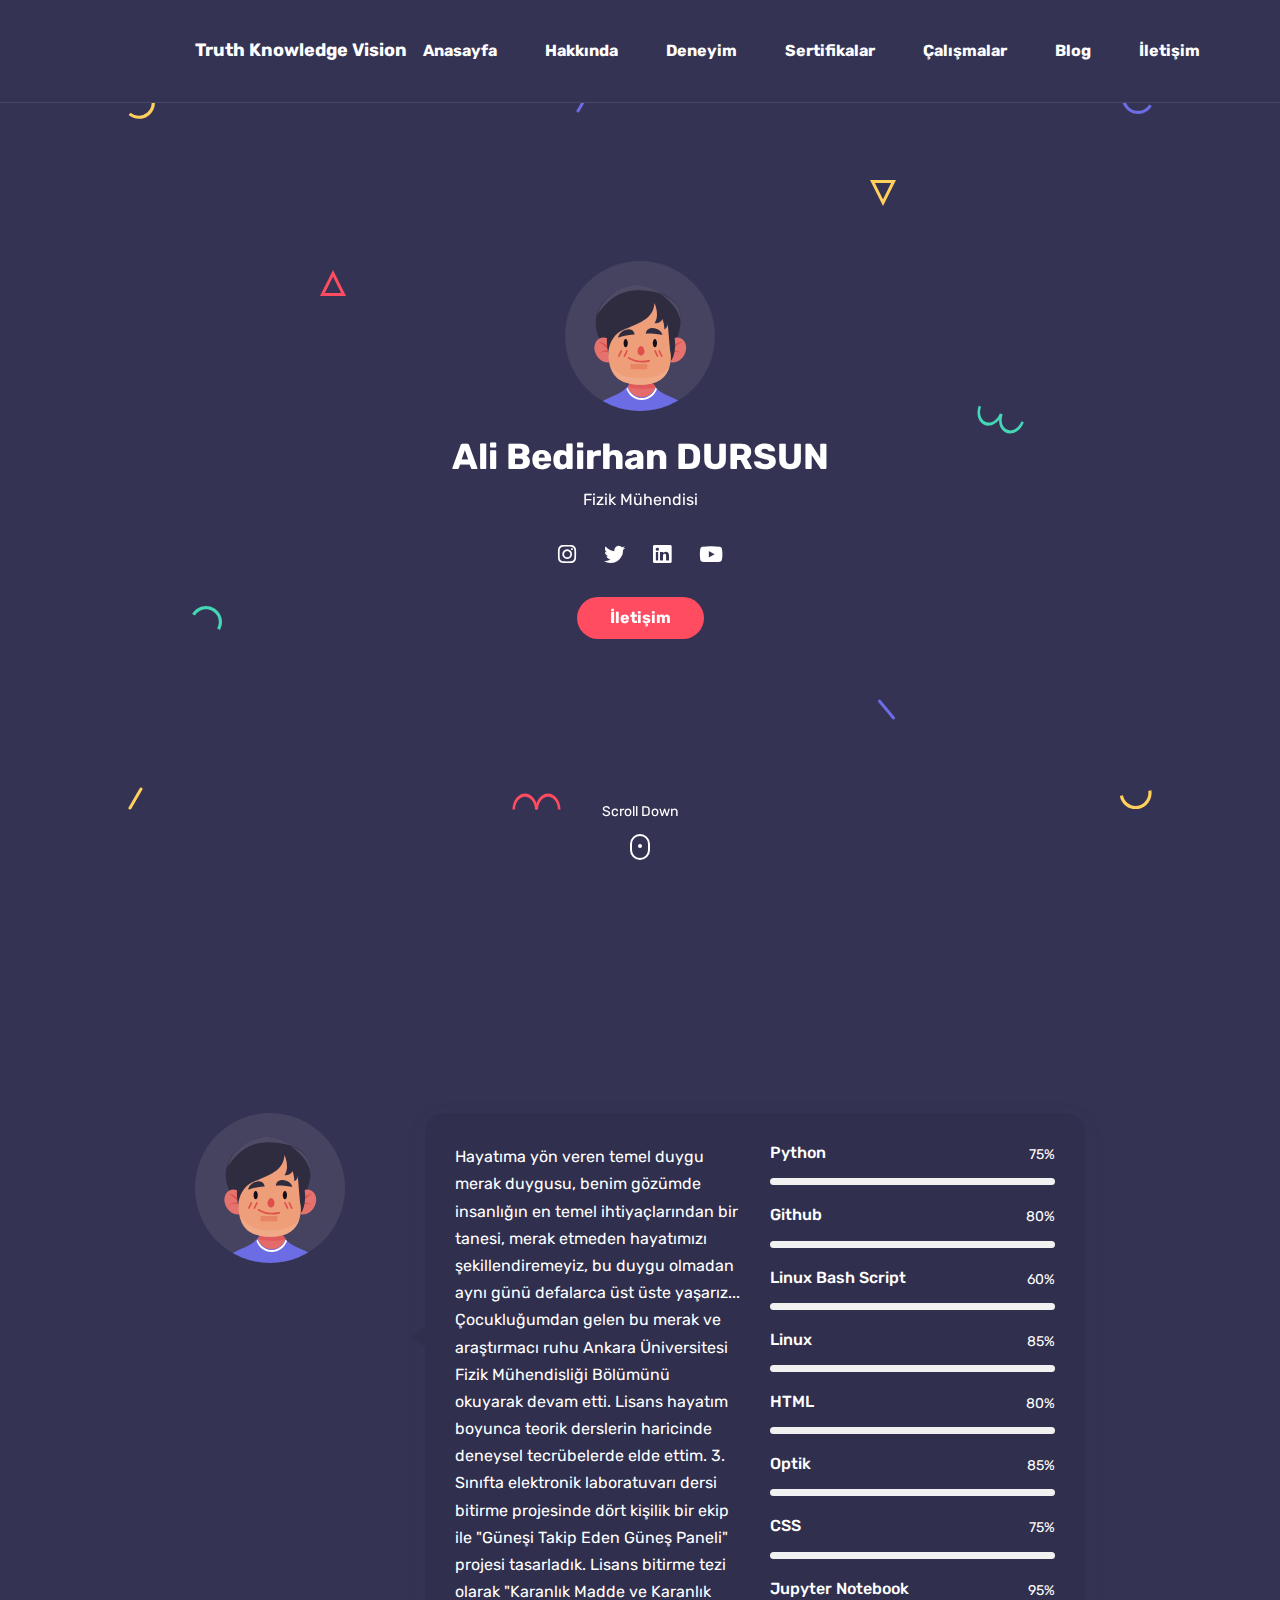
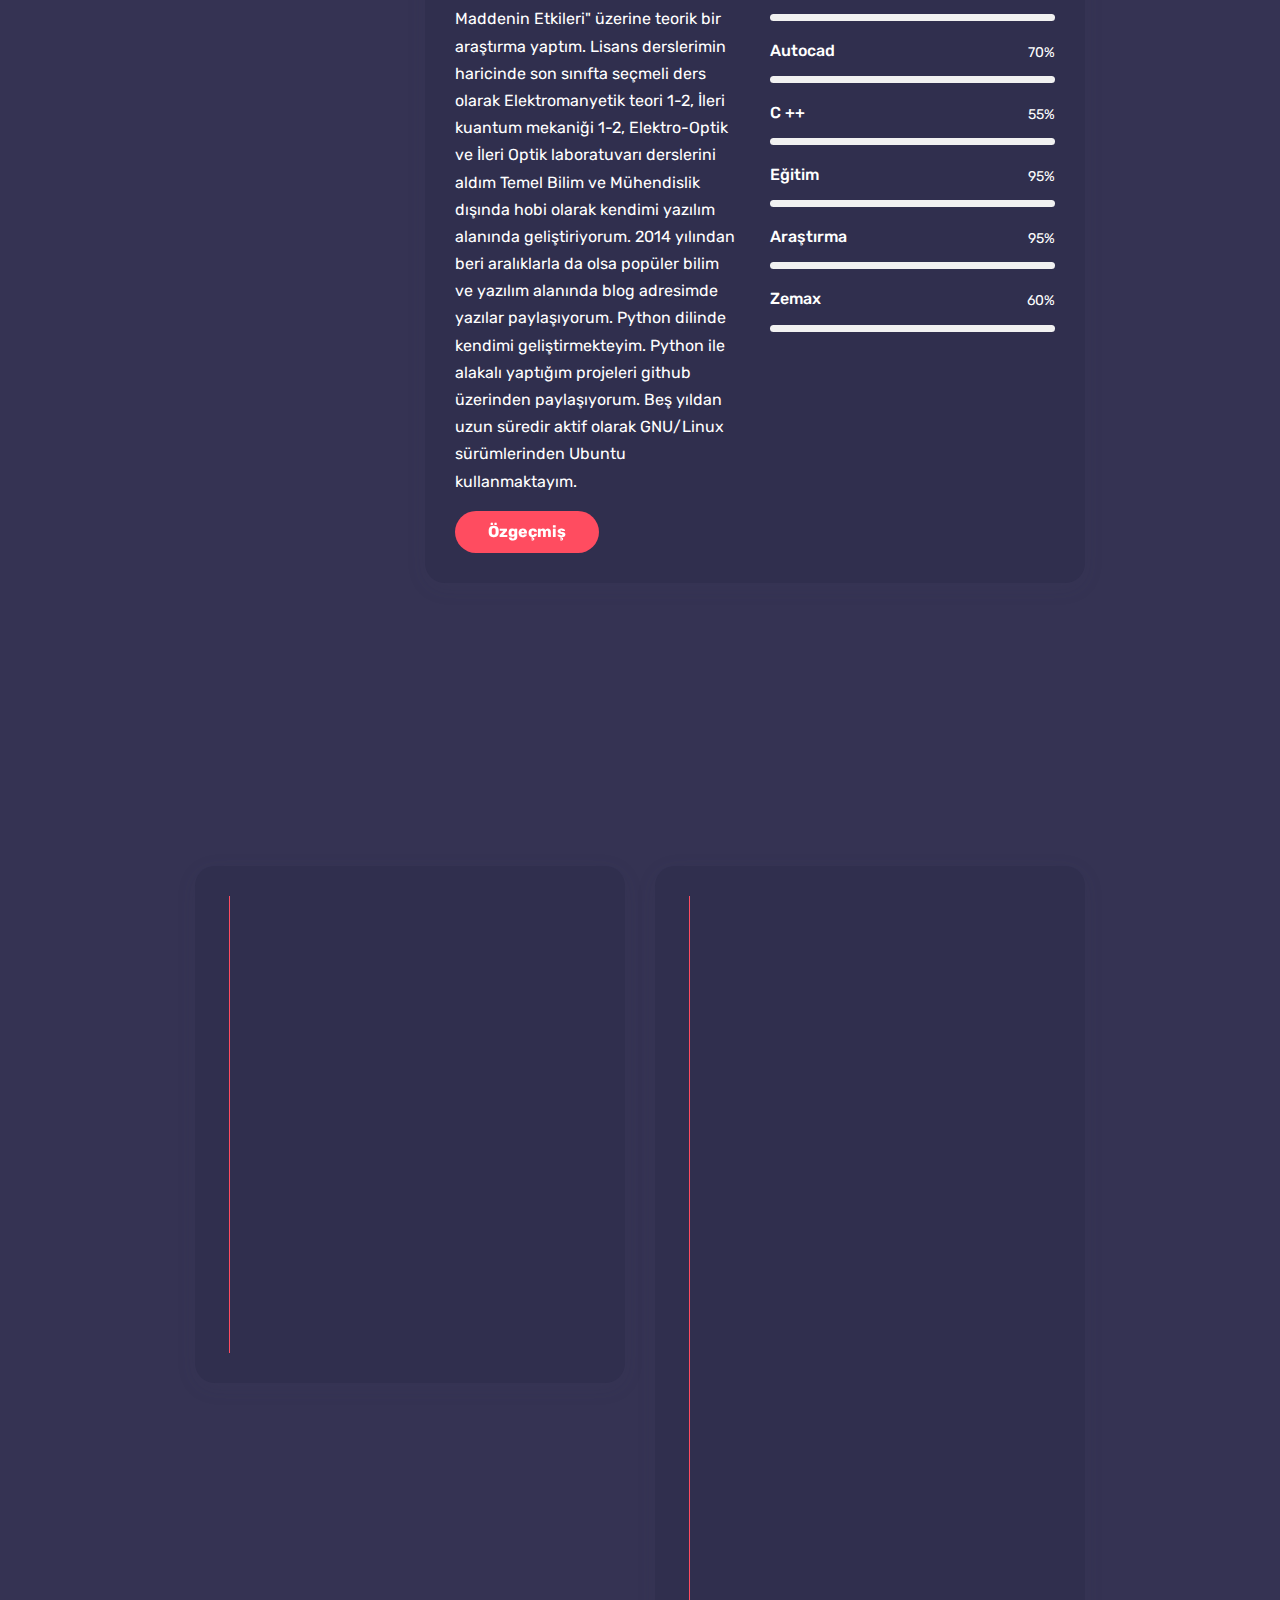
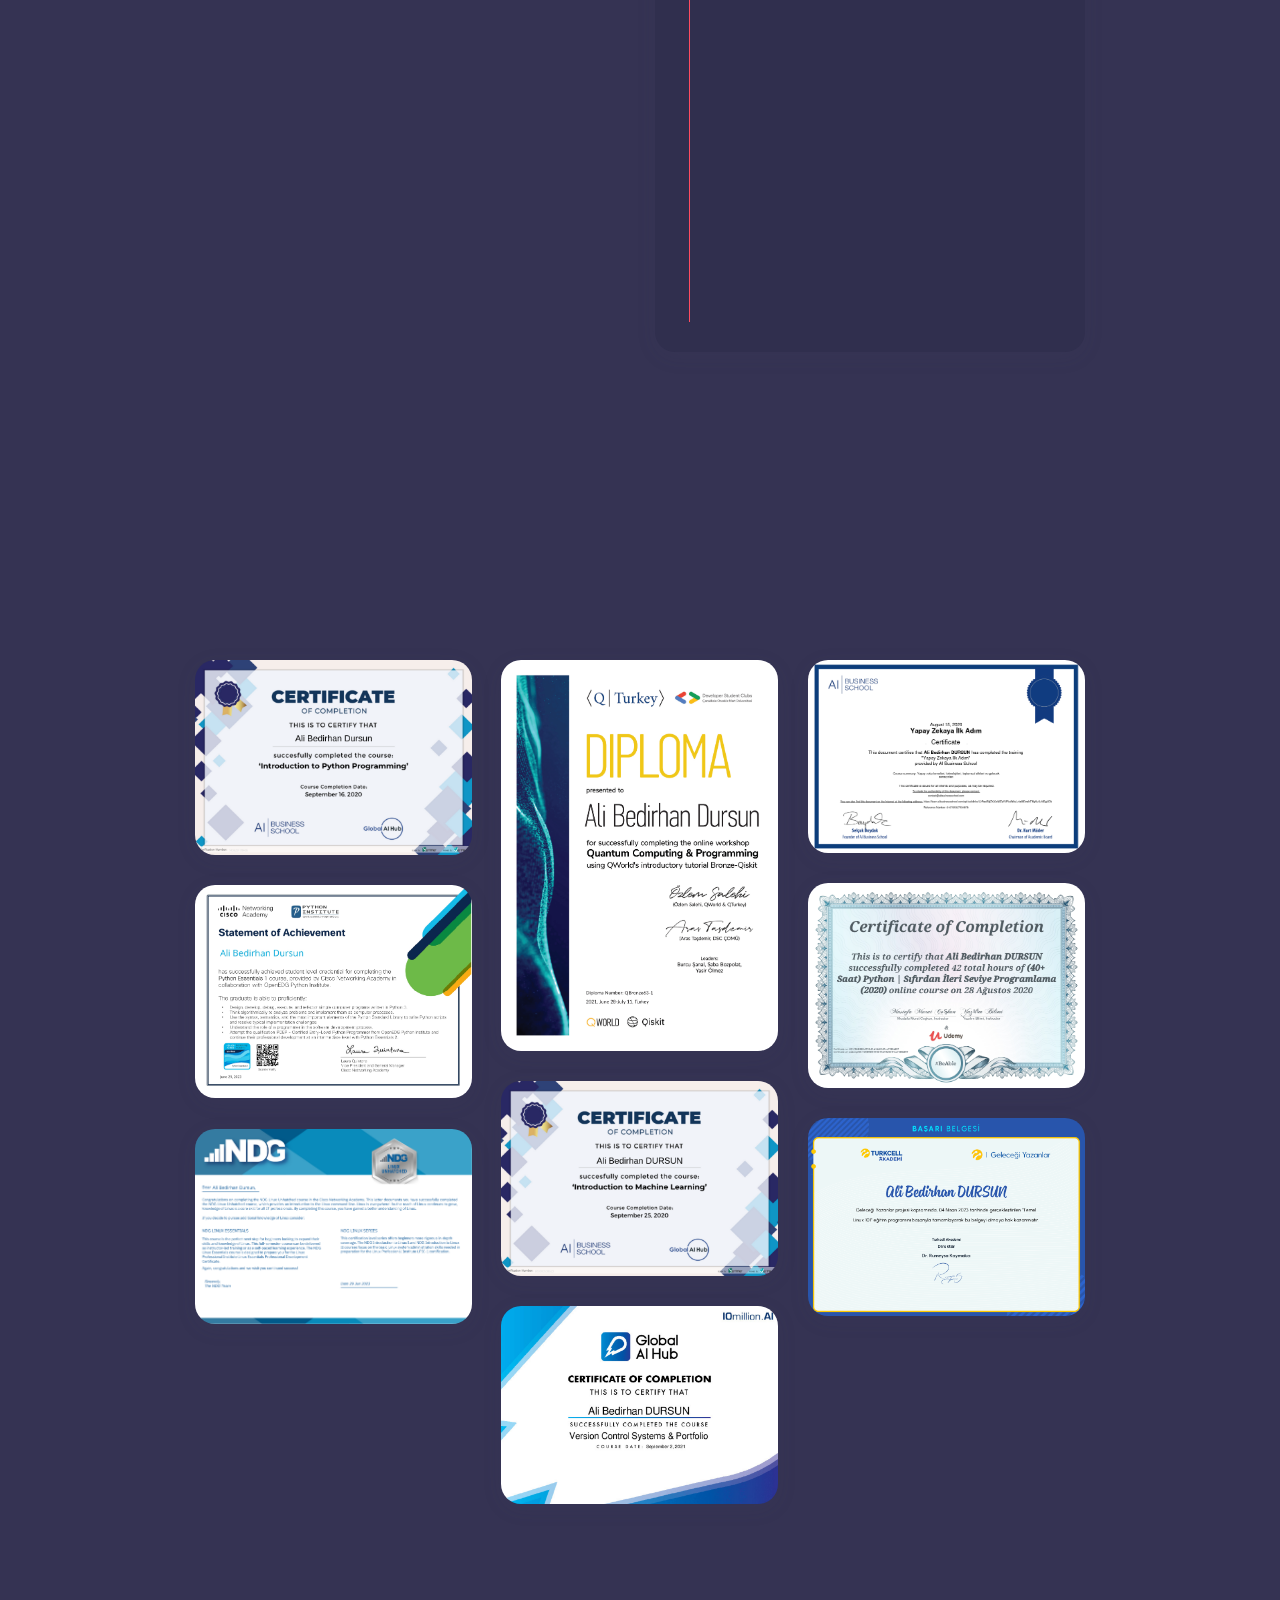
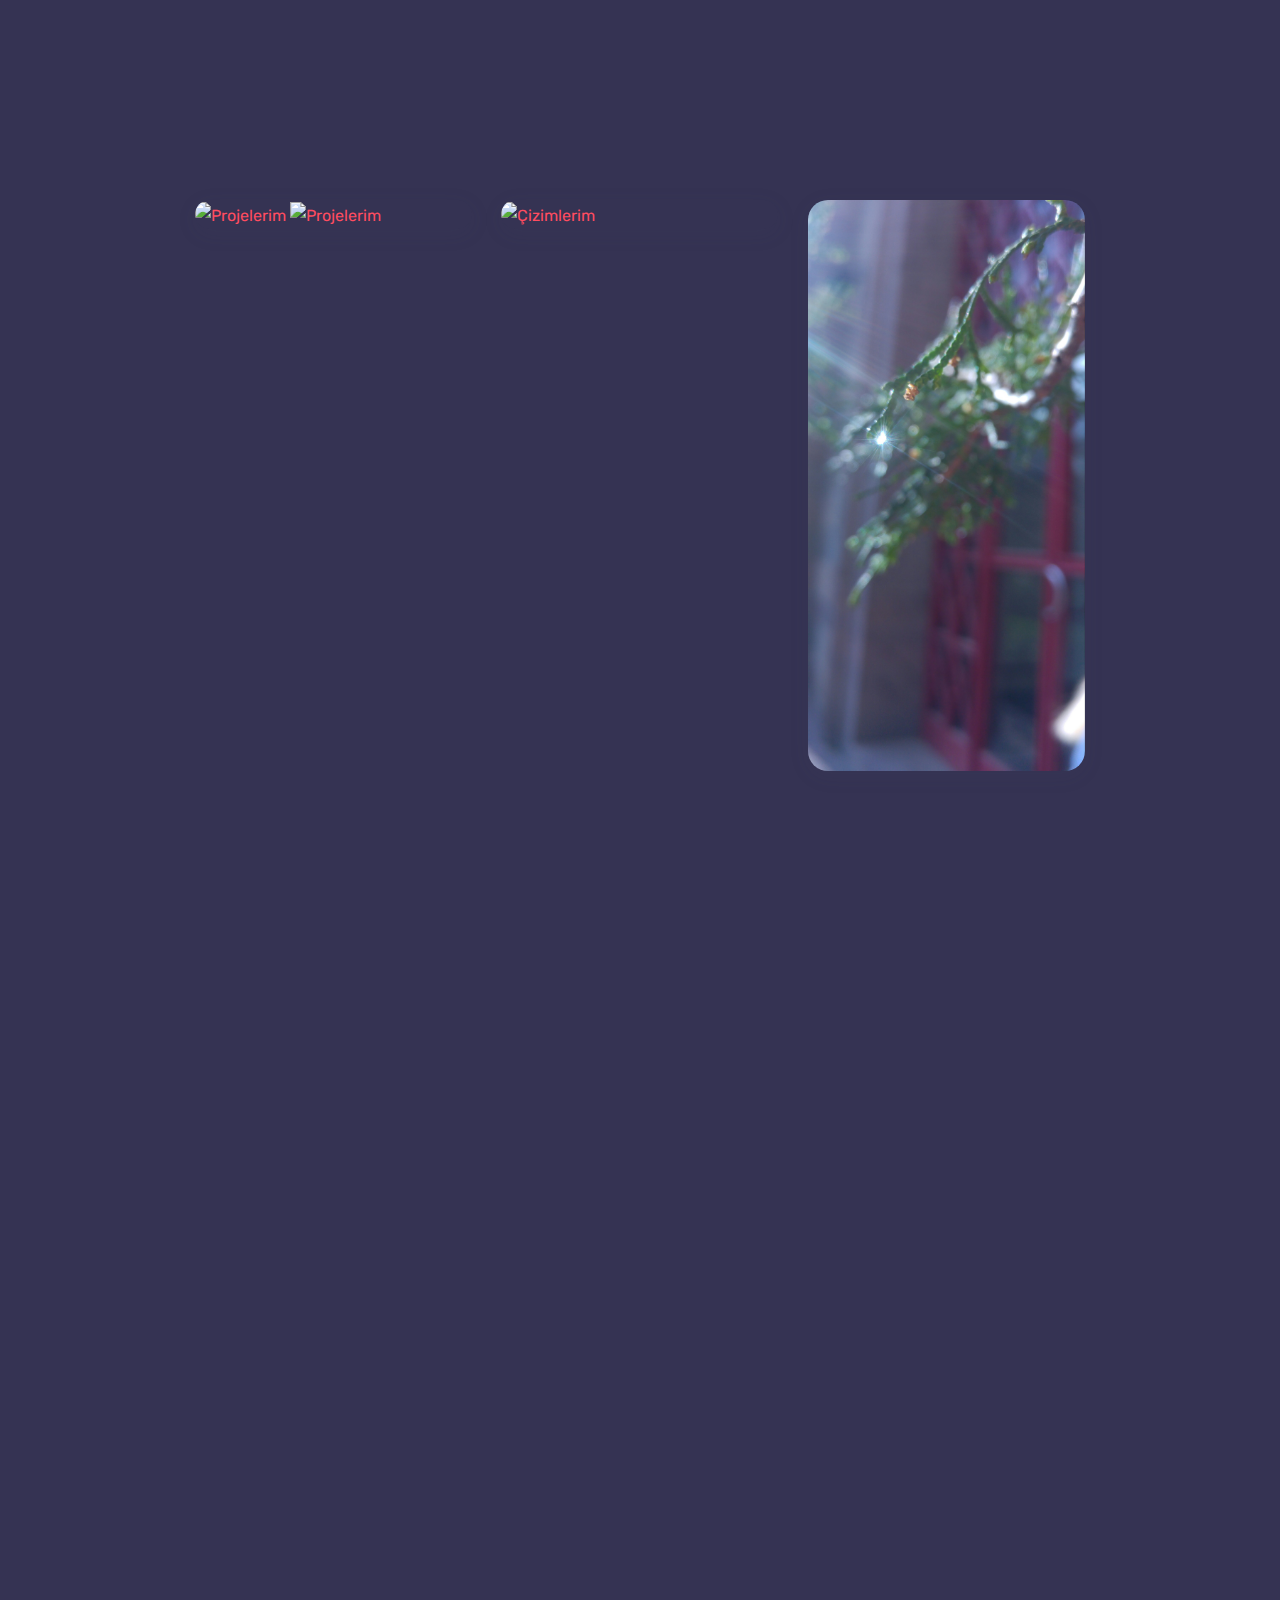
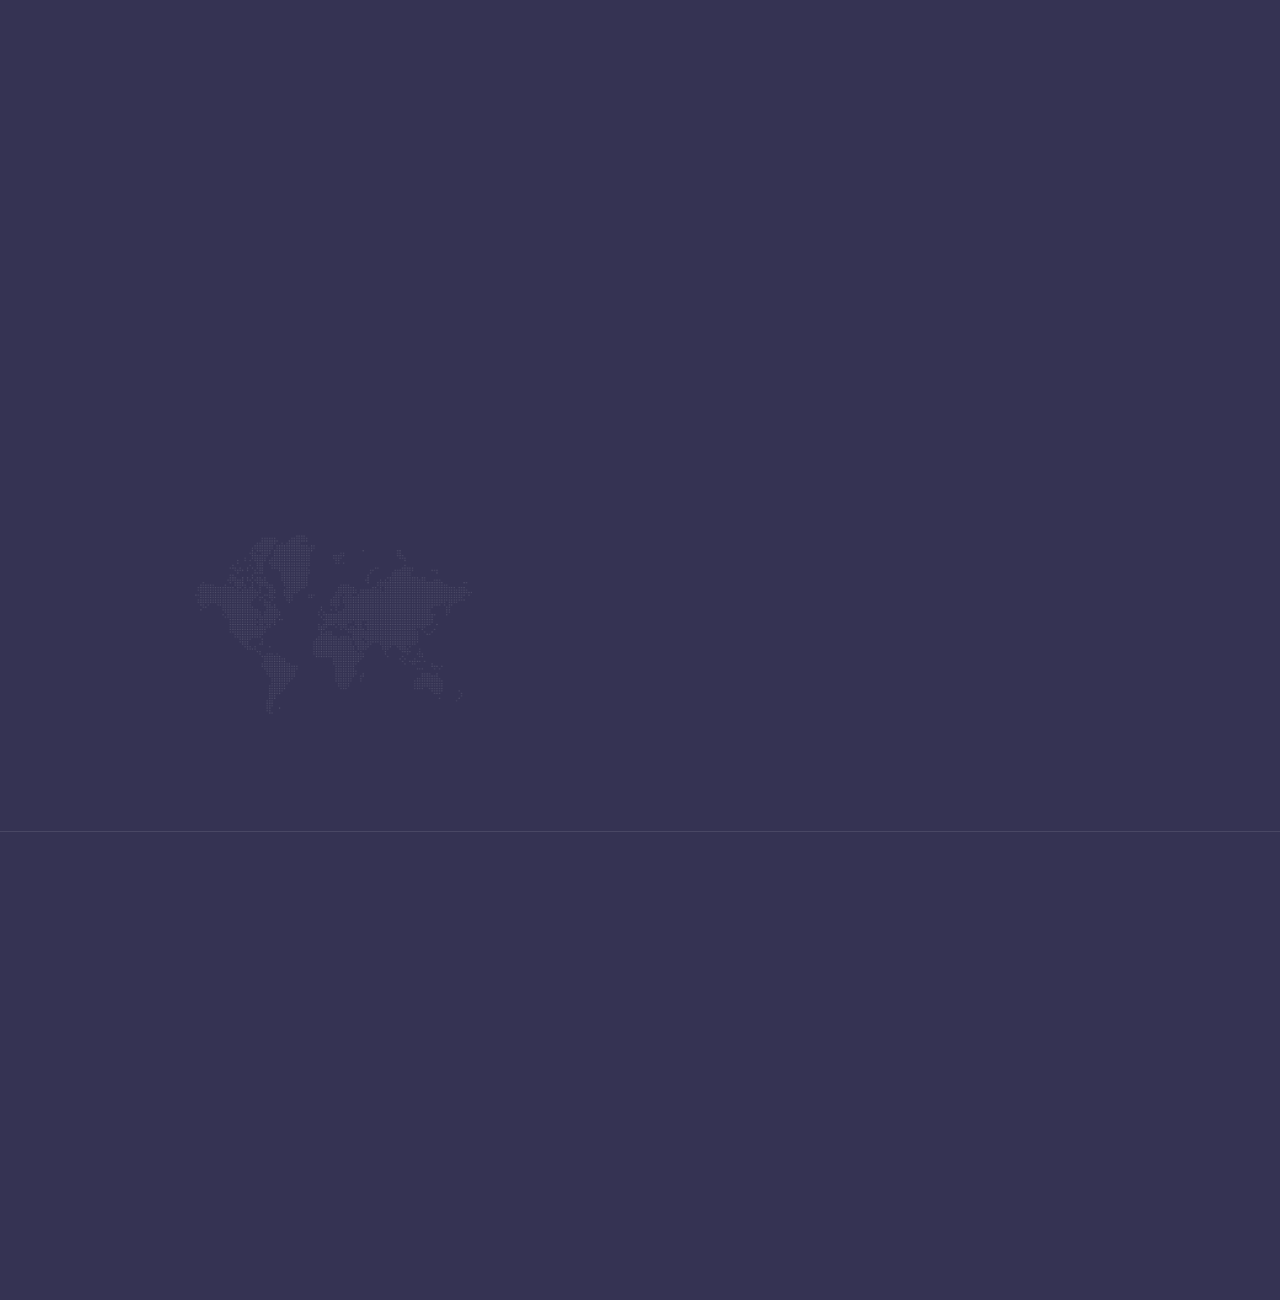
==== index.html @ 5f457a75 "V 0.9" ====
<!DOCTYPE html>
<html lang="en-US">
<head>
	<meta http-equiv="Content-Type" content="text/html; charset=UTF-8">
	<title>Bealdu - Portfolio</title>
	<meta name="description" content="Bealdu - Portfolio">
	<meta name="viewport" content="width=device-width, initial-scale=1, maximum-scale=1">
	<link rel="shortcut icon" type="image/x-icon" href="images/favicon.png">

	<!-- STYLESHEETS -->
	<link rel="stylesheet" href="css/bootstrap.min.css" type="text/css" media="all">
	<link rel="stylesheet" href="css/all.min.css" type="text/css" media="all">
	<link rel="stylesheet" href="css/simple-line-icons.css" type="text/css" media="all">
	<link rel="stylesheet" href="css/slick.css" type="text/css" media="all">
	<link rel="stylesheet" href="css/animate.css" type="text/css" media="all">
	<link rel="stylesheet" href="css/magnific-popup.css" type="text/css" media="all">
	<link rel="stylesheet" href="css/style.css" type="text/css" media="all">

	<!--[if lt IE 9]>
      <script src="https://oss.maxcdn.com/html5shiv/3.7.2/html5shiv.min.js"></script>
      <script src="https://oss.maxcdn.com/respond/1.4.2/respond.min.js"></script>
    <![endif]-->

</head>

<body class="dark">

<!-- Preloader -->
<div id="preloader">
	<div class="outer">
		<!-- Google Chrome -->
		<div class="infinityChrome">
			<div></div>
			<div></div>
			<div></div>
		</div>

		<!-- Safari and others -->
		<div class="infinity">
			<div>
				<span></span>
			</div>
			<div>
				<span></span>
			</div>
			<div>
				<span></span>
			</div>
		</div>
		<!-- Stuff -->
		<svg xmlns="http://www.w3.org/2000/svg" version="1.1" class="goo-outer">
			<defs>
				<filter id="goo">
					<feGaussianBlur in="SourceGraphic" stdDeviation="6" result="blur" />
					<feColorMatrix in="blur" values="1 0 0 0 0  0 1 0 0 0  0 0 1 0 0  0 0 0 18 -7" result="goo" />
					<feBlend in="SourceGraphic" in2="goo" />
				</filter>
			</defs>
		</svg>
	</div>
</div>

<!-- desktop header -->
<header class="desktop-header-3 fixed-top">

    <div class="container">
	
        <nav class="navbar navbar-expand-lg navbar-dark">
            <a class="navbar-brand" href="index.html"><h4 class="title">Truth Knowledge Vision</h4></a> <button aria-controls="navbarNavDropdown" aria-expanded="false" aria-label="Toggle navigation" class="navbar-toggler" data-target="#navbarNavDropdown" data-toggle="collapse" type="button"><span class="navbar-toggler-icon"></span></button>
            <div class="collapse navbar-collapse" id="navbarNavDropdown">
                <ul class="navbar-nav ml-auto scrollspy">
                    <li class="nav-item"><a class="nav-link" href="index.html#home">Anasayfa</a></li>
                    <li class="nav-item"><a href="index.html#about" class="nav-link">Hakkında</a></li>
                   <!-- <li class="nav-item"><a href="index.html#services" class="nav-link">Services</a></li> -->
                    <li class="nav-item"><a href="index.html#experience" class="nav-link">Deneyim</a></li>
                    <li class="nav-item"><a href="index.html#sertifikalar" class="nav-link">Sertifikalar</a></li>
                    <li class="nav-item"><a href="index.html#works" class="nav-link">Çalışmalar</a></li>
                    <li class="nav-item"><a href="index.html#blog" class="nav-link">Blog</a></li>
                    <li class="nav-item"><a href="index.html#contact" class="nav-link">İletişim</a></li>
                </ul>
            </div>
        </nav>

    </div>

</header>

<!-- main layout -->
<main class="content-3">
	
	<!-- section home -->
	<section id="home" class="home d-flex align-items-center">
		<div class="container">

			<!-- intro -->
			<div class="intro">
				<!-- avatar image -->
				<img src="images/avatar-2.svg" alt="Bolby" class="mb-4" />

				<!-- info -->
				<h1 class="mb-2 mt-0">Ali Bedirhan DURSUN</h1>
				<span><span class="text-rotating">Fizik Mühendisi, Kıdemsiz Yazılımcı, Kıdemsiz Araştırmacı</span></span>

				<!-- social icons -->
				<ul class="social-icons light list-inline mb-0 mt-4">
					<li class="list-inline-item"><a href="https://www.instagram.com/alibedirhandursun/" target="_blank"><i class="fab fa-instagram"></i></a></li>
					<li class="list-inline-item"><a href="https://twitter.com/alibedirhan_d" target="_blank"><i class="fab fa-twitter"></i></a></li>
					<li class="list-inline-item"><a href="https://www.linkedin.com/in/alibedirhandursun/" target="_blank"><i class="fab fa-linkedin"></i></a></li>
				<li class="list-inline-item"><a href="https://youtube.com/@alibedirhan." target="_blank"><i class="fab fa-youtube"></i></a></li>
				<!--<li class="list-inline-item"><a href="index.html#"><i class="fab fa-pinterest-p"></i></a></li>-->
				</ul>

				<!-- buttons -->
				<div class="mt-4">
					<a href="index.html#contact" class="btn btn-default">İletişim</a>
				</div>
			</div>
			
			<!-- scroll down mouse wheel -->
			<div class="scroll-down">
				<a href="index.html#about" class="mouse-wrapper">
					<span>Scroll Down</span>
					<span class="mouse">
						<span class="wheel"></span>
					</span>
				</a>
			</div>

			<!-- parallax layers -->
			<div class="parallax" data-relative-input="true">

				<svg width="27" height="29" data-depth="0.3" class="layer p1" xmlns="http://www.w3.org/2000/svg"><path d="M21.15625.60099c4.37954 3.67487 6.46544 9.40612 5.47254 15.03526-.9929 5.62915-4.91339 10.30141-10.2846 12.25672-5.37122 1.9553-11.3776.89631-15.75715-2.77856l2.05692-2.45134c3.50315 2.93948 8.3087 3.78663 12.60572 2.22284 4.297-1.5638 7.43381-5.30209 8.22768-9.80537.79387-4.50328-.8749-9.08872-4.37803-12.02821L21.15625.60099z" fill="#FFD15C" fill-rule="evenodd"/></svg>

				<svg width="26" height="26" data-depth="0.2" class="layer p2" xmlns="http://www.w3.org/2000/svg"><path d="M13 3.3541L2.42705 24.5h21.1459L13 3.3541z" stroke="#FF4C60" stroke-width="3" fill="none" fill-rule="evenodd"/></svg>

				<svg width="30" height="25" data-depth="0.3" class="layer p3" xmlns="http://www.w3.org/2000/svg"><path d="M.1436 8.9282C3.00213 3.97706 8.2841.92763 14.00013.92796c5.71605.00032 10.9981 3.04992 13.85641 8 2.8583 4.95007 2.8584 11.0491-.00014 16.00024l-2.77128-1.6c2.28651-3.96036 2.28631-8.84002.00011-12.8002-2.2862-3.96017-6.5124-6.40017-11.08513-6.4-4.57271.00018-8.79872 2.43984-11.08524 6.4002l-2.77128-1.6z" fill="#44D7B6" fill-rule="evenodd"/></svg>

				<svg width="15" height="23" data-depth="0.6" class="layer p4" xmlns="http://www.w3.org/2000/svg"><rect transform="rotate(30 9.86603 10.13397)" x="7" width="3" height="25" rx="1.5" fill="#FFD15C" fill-rule="evenodd"/></svg>

				<svg width="15" height="23" data-depth="0.2" class="layer p5" xmlns="http://www.w3.org/2000/svg"><rect transform="rotate(30 9.86603 10.13397)" x="7" width="3" height="25" rx="1.5" fill="#6C6CE5" fill-rule="evenodd"/></svg>

				<svg width="49" height="17" data-depth="0.5" class="layer p6" xmlns="http://www.w3.org/2000/svg"><g fill="#FF4C60" fill-rule="evenodd"><path d="M.5 16.5c0-5.71709 2.3825-10.99895 6.25-13.8567 3.8675-2.85774 8.6325-2.85774 12.5 0C23.1175 5.50106 25.5 10.78292 25.5 16.5H23c0-4.57303-1.90625-8.79884-5-11.08535-3.09375-2.28652-6.90625-2.28652-10 0C4.90625 7.70116 3 11.92697 3 16.5H.5z"/><path d="M23.5 16.5c0-5.71709 2.3825-10.99895 6.25-13.8567 3.8675-2.85774 8.6325-2.85774 12.5 0C46.1175 5.50106 48.5 10.78292 48.5 16.5H46c0-4.57303-1.90625-8.79884-5-11.08535-3.09375-2.28652-6.90625-2.28652-10 0-3.09375 2.28651-5 6.51232-5 11.08535h-2.5z"/></g></svg>

				<svg width="26" height="26" data-depth="0.4" class="layer p7" xmlns="http://www.w3.org/2000/svg"><path d="M13 22.6459L2.42705 1.5h21.1459L13 22.6459z" stroke="#FFD15C" stroke-width="3" fill="none" fill-rule="evenodd"/></svg>

				<svg width="19" height="21" data-depth="0.3" class="layer p8" xmlns="http://www.w3.org/2000/svg"><rect transform="rotate(-40 6.25252 10.12626)" x="7" width="3" height="25" rx="1.5" fill="#6C6CE5" fill-rule="evenodd"/></svg>

				<svg width="30" height="25" data-depth="0.3" data-depth-y="-1.30" class="layer p9" xmlns="http://www.w3.org/2000/svg"><path d="M29.8564 16.0718c-2.85854 4.95114-8.1405 8.00057-13.85654 8.00024-5.71605-.00032-10.9981-3.04992-13.85641-8-2.8583-4.95007-2.8584-11.0491.00014-16.00024l2.77128 1.6c-2.28651 3.96036-2.28631 8.84002-.00011 12.8002 2.2862 3.96017 6.5124 6.40017 11.08513 6.4 4.57271-.00018 8.79872-2.43984 11.08524-6.4002l2.77128 1.6z" fill="#6C6CE5" fill-rule="evenodd"/></svg>

				<svg width="47" height="29" data-depth="0.2" class="layer p10" xmlns="http://www.w3.org/2000/svg"><g fill="#44D7B6" fill-rule="evenodd"><path d="M46.78878 17.19094c-1.95535 5.3723-6.00068 9.52077-10.61234 10.8834-4.61167 1.36265-9.0893-.26708-11.74616-4.27524-2.65686-4.00817-3.08917-9.78636-1.13381-15.15866l2.34923.85505c-1.56407 4.29724-1.2181 8.92018.90705 12.12693 2.12514 3.20674 5.70772 4.5107 9.39692 3.4202 3.68921-1.0905 6.92581-4.40949 8.48988-8.70673l2.34923.85505z"/><path d="M25.17585 9.32448c-1.95535 5.3723-6.00068 9.52077-10.61234 10.8834-4.61167 1.36264-9.0893-.26708-11.74616-4.27525C.16049 11.92447-.27182 6.14628 1.68354.77398l2.34923.85505c-1.56407 4.29724-1.2181 8.92018.90705 12.12692 2.12514 3.20675 5.70772 4.5107 9.39692 3.4202 3.68921-1.0905 6.92581-4.40948 8.48988-8.70672l2.34923.85505z"/></g></svg>

				<svg width="33" height="20" data-depth="0.5" class="layer p11" xmlns="http://www.w3.org/2000/svg"><path d="M32.36774.34317c.99276 5.63023-1.09332 11.3614-5.47227 15.03536-4.37895 3.67396-10.3855 4.73307-15.75693 2.77837C5.76711 16.2022 1.84665 11.53014.8539 5.8999l3.15139-.55567c.7941 4.50356 3.93083 8.24147 8.22772 9.8056 4.29688 1.56413 9.10275.71673 12.60554-2.2227C28.34133 9.98771 30.01045 5.4024 29.21635.89884l3.15139-.55567z" fill="#FFD15C" fill-rule="evenodd"/></svg>

			</div>
		</div>
		
	</section>

	<!-- section about -->
	<section id="about">

		<div class="container">
			
			<!-- section title -->
			<h2 class="section-title wow fadeInUp">Hakkımda</h2>

			<div class="spacer" data-height="60"></div>
			
			<div class="row">

				<div class="col-md-3">
					<div class="text-center text-md-left">
						<!-- avatar image -->
						<img src="images/avatar-2.svg" alt="Bolby" />
					</div>
					<div class="spacer d-md-none d-lg-none" data-height="30"></div>
				</div>

				<div class="col-md-9 triangle-left-md triangle-top-sm">
					<div class="rounded bg-dark shadow-dark padding-30">
						<div class="row">
							<div class="col-md-6">
								<!-- about text -->
								<p>Hayatıma yön veren temel duygu merak duygusu, benim gözümde insanlığın en temel ihtiyaçlarından bir tanesi, merak etmeden hayatımızı şekillendiremeyiz, bu duygu olmadan aynı günü defalarca üst üste yaşarız...

Çocukluğumdan gelen bu merak ve araştırmacı ruhu Ankara Üniversitesi Fizik Mühendisliği Bölümünü okuyarak devam etti. Lisans hayatım boyunca teorik derslerin haricinde deneysel tecrübelerde elde ettim. 3. Sınıfta elektronik laboratuvarı dersi bitirme projesinde dört kişilik bir ekip ile "Güneşi Takip Eden Güneş Paneli" projesi tasarladık. Lisans bitirme tezi olarak "Karanlık Madde ve Karanlık Maddenin Etkileri" üzerine teorik bir araştırma yaptım. Lisans derslerimin haricinde son sınıfta seçmeli ders olarak Elektromanyetik teori 1-2, İleri kuantum mekaniği 1-2, Elektro-Optik ve İleri Optik laboratuvarı derslerini aldım

Temel Bilim ve Mühendislik dışında hobi olarak kendimi yazılım alanında geliştiriyorum. 2014 yılından beri aralıklarla da olsa popüler bilim ve yazılım alanında blog adresimde yazılar paylaşıyorum. Python dilinde kendimi geliştirmekteyim. Python ile alakalı yaptığım projeleri github üzerinden paylaşıyorum. Beş yıldan uzun süredir aktif olarak GNU/Linux sürümlerinden Ubuntu kullanmaktayım.</p>
								<div class="mt-3">
									<a href="docs/CV.pdf" target="_blank" class="btn btn-default">Özgeçmiş</a>
								</div>
								<div class="spacer d-md-none d-lg-none" data-height="30"></div>
							</div>
							<div class="col-md-6">
								<!-- skill item -->
								<div class="skill-item">
									<div class="skill-info clearfix">
										<h4 class="float-left mb-3 mt-0">Python</h4>
										<span class="float-right">75%</span>
									</div>
									<div class="progress">
										<div class="progress-bar data-background" role="progressbar" aria-valuemin="0" aria-valuemax="100" aria-valuenow="75" data-color="#FFD15C">
										</div>
									</div>
									<div class="spacer" data-height="20"></div>
								</div>

								<!-- skill item -->
								<div class="skill-item">
									<div class="skill-info clearfix">
										<h4 class="float-left mb-3 mt-0">Github</h4>
										<span class="float-right">80%</span>
									</div>
									<div class="progress">
										<div class="progress-bar data-background" role="progressbar" aria-valuemin="0" aria-valuemax="100" aria-valuenow="80" data-color="#FF4C60">
										</div>
									</div>
									<div class="spacer" data-height="20"></div>
								</div>

								<!-- skill item -->
								<div class="skill-item">
									<div class="skill-info clearfix">
										<h4 class="float-left mb-3 mt-0">Linux Bash Script</h4>
										<span class="float-right">60%</span>
									</div>
									<div class="progress">
										<div class="progress-bar data-background" role="progressbar" aria-valuemin="0" aria-valuemax="100" aria-valuenow="60" data-color="#6C6CE5">
										</div>
									</div>
									<div class="spacer" data-height="20"></div>
								</div>
								<!-- skill item -->
                <!-- 
								<div class="skill-item">
									<div class="skill-info clearfix">
										<h4 class="float-left mb-3 mt-0">Bilim</h4>
										<span class="float-right">95%</span>
									</div>
									<div class="progress">
										<div class="progress-bar data-background" role="progressbar" aria-valuemin="0" aria-valuemax="100" aria-valuenow="95" data-color="#FF7F00">
										</div>
									</div>
									<div class="spacer" data-height="20"></div>
								</div>-->

								<!-- skill item -->
								<div class="skill-item">
									<div class="skill-info clearfix">
										<h4 class="float-left mb-3 mt-0">Linux</h4>
										<span class="float-right">85%</span>
									</div>
									<div class="progress">
										<div class="progress-bar data-background" role="progressbar" aria-valuemin="0" aria-valuemax="100" aria-valuenow="85" data-color="#660099">
										</div>
									</div>
									<div class="spacer" data-height="20"></div>
								</div>
								<!-- skill item -->
								<div class="skill-item">
									<div class="skill-info clearfix">
										<h4 class="float-left mb-3 mt-0">HTML</h4>
										<span class="float-right">80%</span>
									</div>
									<div class="progress">
										<div class="progress-bar data-background" role="progressbar" aria-valuemin="0" aria-valuemax="100" aria-valuenow="80" data-color="#2F4F4F">
										</div>
									</div>
									<div class="spacer" data-height="20"></div>
								</div>
								<!-- skill item -->
								<div class="skill-item">
									<div class="skill-info clearfix">
										<h4 class="float-left mb-3 mt-0">Optik</h4>
										<span class="float-right">85%</span>
									</div>
									<div class="progress">
										<div class="progress-bar data-background" role="progressbar" aria-valuemin="0" aria-valuemax="100" aria-valuenow="85" data-color="#FFFF00">
										</div>
									</div>
									<div class="spacer" data-height="20"></div>
								</div>
								<!-- skill item -->
								<div class="skill-item">
									<div class="skill-info clearfix">
										<h4 class="float-left mb-3 mt-0">CSS</h4>
										<span class="float-right">75%</span>
									</div>
									<div class="progress">
										<div class="progress-bar data-background" role="progressbar" aria-valuemin="0" aria-valuemax="100" aria-valuenow="75" data-color="#808000">
										</div>
									</div>
									<div class="spacer" data-height="20"></div>
								</div>
								<!-- skill item -->
								<div class="skill-item">
									<div class="skill-info clearfix">
										<h4 class="float-left mb-3 mt-0">Jupyter Notebook</h4>
										<span class="float-right">95%</span>
									</div>
									<div class="progress">
										<div class="progress-bar data-background" role="progressbar" aria-valuemin="0" aria-valuemax="100" aria-valuenow="95" data-color="#008000">
										</div>
									</div>
									<div class="spacer" data-height="20"></div>
								</div>
								<!-- skill item -->
								<div class="skill-item">
									<div class="skill-info clearfix">
										<h4 class="float-left mb-3 mt-0">Autocad</h4>
										<span class="float-right">70%</span>
									</div>
									<div class="progress">
										<div class="progress-bar data-background" role="progressbar" aria-valuemin="0" aria-valuemax="100" aria-valuenow="70" data-color="#808080">
										</div>
									</div>
									<div class="spacer" data-height="20"></div>
								</div>
								<!-- skill item -->
								
								<!-- skill item -->
								<div class="skill-item">
									<div class="skill-info clearfix">
										<h4 class="float-left mb-3 mt-0">C ++</h4>
										<span class="float-right">55%</span>
									</div>
									<div class="progress">
										<div class="progress-bar data-background" role="progressbar" aria-valuemin="0" aria-valuemax="100" aria-valuenow="55" data-color="#6495ED">
										</div>
									</div>
									<div class="spacer" data-height="20"></div>
								</div>
								<!-- skill item -->
                
								<div class="skill-item">
									<div class="skill-info clearfix">
										<h4 class="float-left mb-3 mt-0">Eğitim</h4>
										<span class="float-right">95%</span>
									</div>
									<div class="progress">
										<div class="progress-bar data-background" role="progressbar" aria-valuemin="0" aria-valuemax="100" aria-valuenow="95" data-color="#008080">
										</div>
									</div>
									<div class="spacer" data-height="20"></div>
								</div>
								<!-- skill item -->
								<div class="skill-item">
									<div class="skill-info clearfix">
										<h4 class="float-left mb-3 mt-0">Araştırma</h4>
										<span class="float-right">95%</span>
									</div>
									<div class="progress">
										<div class="progress-bar data-background" role="progressbar" aria-valuemin="0" aria-valuemax="100" aria-valuenow="95" data-color="#483D8B">
										</div>
									</div>
									<div class="spacer" data-height="20"></div>
								</div>
								<!-- skill item -->
								<div class="skill-item">
									<div class="skill-info clearfix">
										<h4 class="float-left mb-3 mt-0">Zemax</h4>
										<span class="float-right">60%</span>
									</div>
									<div class="progress">
										<div class="progress-bar data-background" role="progressbar" aria-valuemin="0" aria-valuemax="100" aria-valuenow="60" data-color="#ff7f00">
										</div>
									</div>
									<div class="spacer" data-height="60"></div>
								</div>
								<!-- skill item -->

							</div>
						</div>
					</div>
				</div>

			</div>
			<!-- row end -->

			<div class="spacer" data-height="70"></div>
			
			<div class="row">
				
				<div class="col-md-3 col-sm-6">
					<!-- fact item -->
					<!--<div class="fact-item">
						<span class="icon icon-fire"></span>
						<div class="details">
							<h3 class="mb-0 mt-0 number"><em class="count">198</em></h3>
							<p class="mb-0">Tamamlanan Projeler</p>
						</div>
					</div>
					<div class="spacer d-md-none d-lg-none" data-height="30"></div>
				</div>

				<div class="col-md-3 col-sm-6"> -->
					<!-- fact item -->
					 <!--<div class="fact-item">
						<span class="icon icon-cup"></span>
						<div class="details">
							<h3 class="mb-0 mt-0 number"><em class="count">5670</em></h3>
							<p class="mb-0">İçilen Kahve</p>
						</div>
					</div>
					<div class="spacer d-md-none d-lg-none" data-height="30"></div>
				</div>

				<div class="col-md-3 col-sm-6"> -->
					<!-- fact item -->
					<!--  <div class="fact-item">
						<span class="icon icon-people"></span>
						<div class="details">
							<h3 class="mb-0 mt-0 number"><em class="count">427</em></h3>
							<p class="mb-0">Satisfied clients</p>
						</div>
					</div>
					<div class="spacer d-md-none d-lg-none" data-height="30"></div>
				</div>

				<div class="col-md-3 col-sm-6"> -->
					<!-- fact item -->
					<!-- <div class="fact-item">
						<span class="icon icon-badge"></span>
						<div class="details">
							<h3 class="mb-0 mt-0 number"><em class="count">35</em></h3>
							<p class="mb-0">Nominees winner</p>
						</div> -->
					</div>
				</div>

			</div>

		</div>
		
	</section>
	

	
	<!-- section experience -->
	<section id="experience">

		<div class="container">
			
			<!-- section title -->
			<h2 class="section-title wow fadeInUp">Deneyim</h2>

			<div class="spacer" data-height="60"></div>
			
			<div class="row">

				<div class="col-md-6">
					
					<!-- timeline wrapper -->
					<div class="timeline edu bg-dark rounded shadow-dark padding-30 overflow-hidden">

						<!-- timeline item -->
						<div class="timeline-container wow fadeInUp">
							<div class="content">
								<span class="title"><h3>EĞİTİM</h3></span>
								<span class="time">2023-2024</span>
								<h4 class="title">Dokuz Eylül Üniversitesi </h4>
								<p>Eğitim Fakültesi (Pedagojik Formasyon)</p>
							</div>
						</div>

						<!-- timeline item -->
						<div class="timeline-container wow fadeInUp" data-wow-delay="0.4s">
							<div class="content">
								<span class="time">2012-2020</span>
								<h3 class="title">Ankara Üniversitesi</h3>
								<p>Fizik Mühendisliği</p>
							</div>
						</div>

						<!-- timeline item -->
						<div class="timeline-container wow fadeInUp" data-wow-delay="0.2s">
							<div class="content">
								<span class="time">2007-2011</span>
								<h3 class="title">Lise</h3>
								<p>Elazığ Cumhuriyet Lisesi</p>
							</div>
						</div>

						<!-- timeline item -->
						<!--<div class="timeline-container wow fadeInUp" data-wow-delay="0.4s">
							<div class="content">
								<span class="time">2013 - 2009</span>
								<h3 class="title">Honours Degree</h3>
								<p>Lorem ipsum dolor sit amet quo ei simul congue exerci ad nec admodum perfecto.</p>
							</div>
						</div> -->

						<!-- main line -->
						<span class="line"></span>

					</div>

				</div>

				<div class="col-md-6">
					
					<!-- responsive spacer -->
					<div class="spacer d-md-none d-lg-none" data-height="30"></div>

					<!-- timeline wrapper -->
					<div class="timeline exp bg-dark rounded shadow-dark padding-30 overflow-hidden">

						<!-- timeline item -->
						<div class="timeline-container wow fadeInUp">
							<div class="content">
								<span class="title"><h3>ÇALIŞMA</h3></span>
								<span class="time">Şubat 2023 - Haziran 2023</span>
								<h3>Buca Kız Anadolu İmam Hatip Lisesi</h3>
								<h4 class="title">Stajyer Öğretmen</h4>
								<p> Dokuz Eylül Üniversitesi pedagojik formasyon staj programı </p>
							</div>
						</div>
						<!-- timeline item -->
						<div class="timeline-container wow fadeInUp">
							<div class="content">
								<span class="title"><h3>ÇALIŞMA</h3></span>
								<span class="time">2020-2021 </span>
								<h3>Milli Savunma  Üniversitesi Hava Teknik Okulları</h3>
								<h4 class="title">Mühendis Asteğmen</h4>
								<p> Askerlik görev sürem boyunca Fizik Derslerinin anlatımında, ders notları ve sınavların hazırlanmasında, ayrıca Milli Savunma Üniversitesi esaslarına göre Fizik Soru Bankası ve yine Fizik Dersi Konu Anlatımlı kitaplarının hazırlanmasında ve editörlüğünün yapılmasında görev alındı. </p>
							</div>
						</div>

						<!-- timeline item -->
						<div class="timeline-container wow fadeInUp" data-wow-delay="0.2s">
							<div class="content">
								<span class="time">2018-2018</span>
								<h3>Ankara Ünivesitesi Nükleer Bilimler Enstitüsü</h3>
								<h4 class="title">Stajyer Mühendis</h4>
								
								<p> Ankara Üniversitesi Nükleer Bilimler Enstitüsünde yapılan 45 iş günü stajda toplamda 5 farklı laboratuvarda yapılan çalışmalarda aktif rol oynandı. Bu laboratuvarlarda yapılan çalışmalar yerinde izlenildi ve çalışmala  yapıldı.</p>
							</div>
						</div>

						<!-- timeline item -->
						<!--<div class="timeline-container wow fadeInUp" data-wow-delay="0.4s">
							<div class="content">
								<span class="time">2013 - 2009</span>
								<h3 class="title">Back-End Developer</h3>
								<p>Lorem ipsum dolor sit amet quo ei simul congue exerci ad nec admodum perfecto.</p>
							</div>
						</div> -->

						<!-- main line -->
						<span class="line"></span>

					</div>

				</div>

			</div>

		</div>
		
	</section>

	<!-- section works -->
	<section id="sertifikalar">

		<div class="container">
			
			<!-- section title -->
			<h2 class="section-title wow fadeInUp">Sertifikalar</h2>

			<div class="spacer" data-height="60"></div>

			<!-- portfolio filter (desktop) -->
			<ul class="portfolio-filter list-inline wow fadeInUp">
				<li class="current list-inline-item" data-filter="*">Tümü</li>
				<li class="list-inline-item" data-filter=".python">Python</li>
				<li class="list-inline-item" data-filter=".linux">Linux</li>
				<li class="list-inline-item" data-filter=".vks">Versiyon Kontrol Sistemleri</li>
				<li class="list-inline-item" data-filter=".veribilimi">Makine Öğrenmesi</li>
				<li class="list-inline-item" data-filter=".quantum">Kuantum Hesaplama ve Programalama</li>
			</ul>
			
			<!-- portfolio filter (mobile) -->
			<div class="pf-filter-wrapper">
				<select class="portfolio-filter-mobile">
					<option value="*">Tümü</option>
					<option value=".python">Python</option>
					<option value=".linux">Linux</option>
					<option value=".vks">Versiyon Kontrol Sistemleri</option>
					<option value=".veribilimi">Makine Öğrenmesi</option>
				</select>
			</div>
			
			<!-- portolio wrapper -->
			<div class="row portfolio-wrapper">
				
				<!-- portfolio item -->
				<div class="col-md-4 col-sm-6 grid-item python">
					<a href="index.html#gallery-1" class="gallery-link">
					<!--<a href="images/works/sun1.JPG" class="work-image"> -->
						<div class="portfolio-item rounded shadow-dark">
							<div class="details">
								<span class="term">Python</span>
								<h4 class="title">Global Ai Hub</h4>
								<span class="more-button"><i class="icon-magnifier-add"></i></span>
							</div>
							<div class="thumb">
								<img src="images/sertifikalar/python/global ai hub/Introduction to Python Programming.png" alt="Introduction to Python Programming" alt="Global Ai Hub" />
								<div class="mask"></div>
							</div>
						</div>
					</a>
					<div id="gallery-1" class="gallery mfp-hide">
						<a href="images/sertifikalar/python/global ai hub/Introduction to Python Programming.png"></a>
					</div>
				</div>
				<!-- portfolio item -->
				<div class="col-md-4 col-sm-6 grid-item quantum">
					<a href="index.html#gallery-3" class="gallery-link">
						<div class="portfolio-item rounded shadow-dark">
							<div class="details">
								<span class="term">Kuantum Programlama</span>
								<h4 class="title">QTurkey</h4>
								<span class="more-button"><i class="icon-picture"></i></span>
							</div>
							<div class="thumb">
								<img src="images/sertifikalar/quantum computing and programming/QBronze.png" alt="QBronze" />
								<div class="mask"></div>
							</div>
						</div>
					</a>
					<div id="gallery-3" class="gallery mfp-hide">
						<a href="images/sertifikalar/quantum computing and programming/QBronze.png"></a>
					</div>
				</div>
				<!-- portfolio item -->
				<div class="col-md-4 col-sm-6 grid-item veribilimi">
					<a href="index.html#gallery-3" class="gallery-link">
						<div class="portfolio-item rounded shadow-dark">
							<div class="details">
								<span class="term">Yapay Zekaya İlk Adım </span>
								<h4 class="title">Ai Business School</h4>
								<span class="more-button"><i class="icon-picture"></i></span>
							</div>
						<div class="thumb">
							<img src="images/sertifikalar/yapay zekaya ilk adım/yapay zekaya ilk adım.png" alt="yapay zekaya ilk adım.png" />
							<div class="mask"></div>
						</div>
					</div>
					</a> 
					<div id="gallery-3" class="gallery mfp-hide">
						<a href="images/sertifikalar/yapay zekaya ilk adım/yapay zekaya ilk adım.png"></a>
					</div>
				</div> 
				<!-- portfolio item -->
				<div class="col-md-4 col-sm-6 grid-item python">
					<a href="index.html#gallery-1" class="gallery-link">
				<!--<a href="images/works/sun1.JPG" class="work-image"> -->
						<div class="portfolio-item rounded shadow-dark">
							<div class="details">
								<span class="term">Python</span>
								<h4 class="title">Udemy</h4>
								<span class="more-button"><i class="icon-magnifier-add"></i></span>
							</div>
						<div class="thumb">
							<img src="images/sertifikalar/python/udemy/(40+ Saat) Python | Sıfırdan İleri Seviye Programlama.jpg" alt="(40+ Saat) Python | Sıfırdan İleri Seviye Programlama.jpg" alt="Udemy" />
							<div class="mask"></div>
						</div>
					</div>
					</a>
					<div id="gallery-1" class="gallery mfp-hide">
						<a href="images/sertifikalar/python/udemy/(40+ Saat) Python | Sıfırdan İleri Seviye Programlama.jpg"></a>
					</div>
				</div>	
				<!-- portfolio item -->
				<div class="col-md-4 col-sm-6 grid-item creative python">
					<a href="#small-dialog" class="work-content">
						<div class="portfolio-item rounded shadow-dark">
							<div class="details">
								<span class="term">Python</span>
								<h4 class="title">Python Essentials (Basic-Intermediate)</h4>
								<span class="more-button"><i class="icon-options"></i></span>
							</div>
							<div class="thumb">
								<img src="images/sertifikalar/python/Cisco Networking Academy/Python Essentials (Basic).jpg" alt="Python Essentials.jpg" alt="Cisco Networking Academy" />
								<div class="mask"></div>
							</div>
						</div>
					</a>
					<div id="small-dialog" class="white-popup zoom-anim-dialog mfp-hide">
						<img src="images/sertifikalar/python/Cisco Networking Academy/Python Essentials (Basic).jpg" alt="Title" />
						<h2>Python Essentials (Basic)</h2>
						<p></p>
						<p>...</p>
						<img src="images/sertifikalar/python/Cisco Networking Academy/Python Essentials  (Intermediate) .png" alt="Title" />
						<h2>Python Essentials  (Intermediate)</h2>
						<p></p>
						<p>...</p>
				<!--	<a href="images/works/Projelerim/sun tracker.mp4" target="_blank" class="btn btn-default">Video </a> -->
					</div>
				</div>

				<!-- portfolio item -->
				<div class="col-md-4 col-sm-6 grid-item veribilimi">
					<a href="index.html#gallery-1" class="gallery-link">
					<!--<a href="images/works/sun1.JPG" class="work-image"> -->
						<div class="portfolio-item rounded shadow-dark">
							<div class="details">
								<span class="term">Makine Öğrenmesi</span>
								<h4 class="title">Global Ai Hub</h4>
								<span class="more-button"><i class="icon-magnifier-add"></i></span>
							</div>
							<div class="thumb">
								<img src="images/sertifikalar/veri bilimi/makine öğrenmesi/Introduction to Machine Learning.png" alt="(Introduction to Machine Learning.png" alt="Global Ai Hub" />
								<div class="mask"></div>
							</div>
						</div>
					</a>
					<div id="gallery-1" class="gallery mfp-hide">
						<a href="images/sertifikalar/veri bilimi/makine öğrenmesi/Introduction to Machine Learning.png"></a>
					</div>
				</div>
				<!-- portfolio item -->
				<div class="col-md-4 col-sm-6 grid-item linux">
					<a href="index.html#gallery-2" class="gallery-link">
					<!--<a href="index.html#small-dialog" class="work-content">  -->
						<div class="portfolio-item rounded shadow-dark">
							<div class="details">
								<span class="term">Linux</span>
								<h4 class="title">Geleceği Yazanlar Projesi Turkcell</h4>
								<span class="more-button"><i class="icon-options"></i></span>
							</div>
							<div class="thumb">
								<img src="images/sertifikalar/linux/Geleceği Yazanlar Projesi/Ali Bedirhan DURSUN-Temel Linux101.png" alt="Geleceği Yazanlar Projesi | Turkcell" />
								<div class="mask"></div>
							</div>
						</div>
					</a>
					<div id="gallery-2" class="gallery mfp-hide">
						<a href="images/sertifikalar/linux/Geleceği Yazanlar Projesi/Ali Bedirhan DURSUN-Temel Linux101.png"></a>
						<a href="images/sertifikalar/linux/Geleceği Yazanlar Projesi/Ali Bedirhan DURSUN-Temel Linux201.png"></a>
						<a href="images/sertifikalar/linux/Geleceği Yazanlar Projesi/Ali Bedirhan DURSUN-Temel Linux301.png"></a>
						<a href="images/sertifikalar/linux/Geleceği Yazanlar Projesi/Ali Bedirhan DURSUN-Temel Linux401.png"></a>
					</div>
				</div>
				<!-- portfolio item -->
				<div class="col-md-4 col-sm-6 grid-item creative linux">
					<a href="#small-dialog-1" class="work-content">
						<div class="portfolio-item rounded shadow-dark">
							<div class="details">
								<span class="term">linux</span>
								<h4 class="title">NDG Linux</h4>
								<span class="more-button"><i class="icon-options"></i></span>
							</div>
							<div class="thumb">
								<img src="images/sertifikalar/linux/NDG Linux/NDG Linux Unhatched.png" alt="NDG Linux Unhatched" />
								<div class="mask"></div>
							</div>
						</div>
					</a>
					<div id="small-dialog-1" class="white-popup zoom-anim-dialog mfp-hide">
						<img src="images/sertifikalar/linux/NDG Linux/NDG Linux Unhatched.png" alt="Title" />
						<h2>NDG Linux Unhatched</h2>
						<p>bash,shell</p>
						<p>...</p>
						<img src="images/sertifikalar/linux/NDG Linux/NDG Linux Essentials.jpg" alt="Title" />
						<h2>NDG Linux Essentials</h2>
						<p>bash,shell</p>
						<p>...</p>
				<!--	<a href="images/works/Projelerim/sun tracker.mp4" target="_blank" class="btn btn-default">Video </a> -->
					</div>
				</div>


				<!-- portfolio item -->
				<div class="col-md-4 col-sm-6 grid-item vks">
					<a href="index.html#gallery-3" class="gallery-link">
						<div class="portfolio-item rounded shadow-dark">
							<div class="details">
								<span class="term">Versiyon Kontrol Sistemleri</span>
								<h4 class="title">Global Ai Hub</h4>
								<span class="more-button"><i class="icon-picture"></i></span>
							</div>
							<div class="thumb">
								<img src="images/sertifikalar/versiyon kontrol sistemleri/Versiyon Kontrol Sistemleri.png" alt="Portfolio-title" />
								<div class="mask"></div>
							</div>
						</div>
					</a>
					<div id="gallery-3" class="gallery mfp-hide">
						<a href="images/sertifikalar/versiyon kontrol sistemleri/Versiyon Kontrol Sistemleri.png"></a>
					</div>
				</div>
			</div>
		</div>
	</section>
	
	<!-- section works -->
	<section id="works">

		<div class="container">
			
			<!-- section title -->
			<h2 class="section-title wow fadeInUp">Çalışmalarım</h2>

			<div class="spacer" data-height="60"></div>

			<!-- portfolio filter (desktop) -->
			<ul class="portfolio-filter list-inline wow fadeInUp">
				<li class="current list-inline-item" data-filter="*">Tümü</li>
				<li class="list-inline-item" data-filter=".creative">Çizimlerim</li>
				<li class="list-inline-item" data-filter=".art">Projelerim</li>
				<li class="list-inline-item" data-filter=".design">Fotoğraflar</li>
				<!--<li class="list-inline-item" data-filter=".branding">Branding</li>-->
			</ul>
			
			<!-- portfolio filter (mobile) -->
			<div class="pf-filter-wrapper">
				<select class="portfolio-filter-mobile">
					<option value="*">Tümü</option>
					<option value=".creative">Çizimlerim</option>
					<option value=".art">Projelerim</option>
					<option value=".design">Fotoğraflar</option>
					<!--<option value=".branding">Branding</option>-->
				</select>
			</div>
			
			<!-- portolio wrapper -->
			<div class="row portfolio-wrapper">
				<!-- portfolio item -->
				<div class="col-md-4 col-sm-6 grid-item art">
					<a href="index.html#gallery-2" class="gallery-link">
					<!--<a href="index.html#small-dialog" class="work-content">  -->
						<div class="portfolio-item rounded shadow-dark">
							<div class="details">
								<span class="term">Projelerim</span>
								<h4 class="title">Sun Tracker(Güneşi Takip Eden Güneş Paneli)</h4>
								<span class="more-button"><i class="icon-options"></i></span>
							</div>
							<div class="thumb">
								<img src="images/works/Projelerim/sun1.JPG" alt="Projelerim" />
								<img src="images/works/Projelerim/sun2.JPG" alt="Projelerim" />
								<div class="mask"></div>
							</div>
						</div>
					</a>
					<div id="gallery-2" class="gallery mfp-hide">
						<a href="images/works/Projelerim/sun1.JPG"></a>
						<a href="images/works/Projelerim/sun2.JPG"></a>
						
					</div>
				</div>
				<!-- portfolio item -->
				
				
				<!-- portfolio item -->
				<div class="col-md-4 col-sm-6 grid-item creative">
					<a href="index.html#gallery-2" class="gallery-link">
					<!--<a href="index.html#small-dialog" class="work-content">  -->
						<div class="portfolio-item rounded shadow-dark">
							<div class="details">
								<span class="term">Çizimlerim</span>
								<h4 class="title">Çizimler</h4>
								<span class="more-button"><i class="icon-options"></i></span>
							</div>
							<div class="thumb">
								<img src="images/works/Çizimlerim/Ç1.JPG" alt="Çizimlerim" />
								<div class="mask"></div>
							</div>
						</div>
					</a>
					<div id="gallery-2" class="gallery mfp-hide">
						<a href="images/works/Çizimlerim/Ç1.JPG"></a>
						<a href="images/works/Çizimlerim/Ç2.JPG"></a>
						<a href="images/works/Çizimlerim/Ç3.JPG"></a>
						<a href="images/works/Çizimlerim/Ç4.JPG"></a>
						<a href="images/works/Çizimlerim/Ç5.JPG"></a>
						<a href="images/works/Çizimlerim/Ç6.JPG"></a>
						<a href="images/works/Çizimlerim/Ç7.JPG"></a>
					</div>
				</div>
				<!-- portfolio item -->
				<div class="col-md-4 col-sm-6 grid-item design">
					<a href="index.html#gallery-3" class="gallery-link">
						<div class="portfolio-item rounded shadow-dark">
							<div class="details">
								<span class="term">Fotoğraflar</span>
								<h4 class="title">Çektiğim Fotoğraflar</h4>
								<span class="more-button"><i class="icon-picture"></i></span>
							</div>
							<div class="thumb">
								<img src="images/works/Çektiğim Fotoğraflar/F1.JPG" alt="Portfolio-title" />
								<div class="mask"></div>
							</div>
						</div>
					</a>
					<div id="gallery-1" class="gallery mfp-hide">
						<a href="images/works/Çektiğim Fotoğraflar/F1.JPG"></a>
						<a href="images/works/Çektiğim Fotoğraflar/F2.JPG"></a>
						<a href="images/works/Çektiğim Fotoğraflar/F3.JPG"></a>
						<a href="images/works/Çektiğim Fotoğraflar/F4.JPG"></a>
						<a href="images/works/Çektiğim Fotoğraflar/F5.JPG"></a>
						<a href="images/works/Çektiğim Fotoğraflar/F6.JPG"></a>
						<a href="images/works/Çektiğim Fotoğraflar/F7.JPG"></a>
						<a href="images/works/Çektiğim Fotoğraflar/F8.JPG"></a>
						<a href="images/works/Çektiğim Fotoğraflar/F9.JPG"></a>
						<a href="images/works/Çektiğim Fotoğraflar/F10.JPG"></a>
						<a href="images/works/Çektiğim Fotoğraflar/F11.JPG"></a>
						<a href="images/works/Çektiğim Fotoğraflar/F12.JPG"></a>
						<a href="images/works/Çektiğim Fotoğraflar/F13.JPG"></a>
					</div>
				</div>

				<!-- portfolio item -->
				<!-- <div class="col-md-4 col-sm-6 grid-item creative design">
					<a href="https://themeforest.net/user/pxlsolutions/portfolio" target="_blank">
						<div class="portfolio-item rounded shadow-dark">
							<div class="details">
								<span class="term">Creative, Design</span>
								<h4 class="title">Game Store App Concept</h4>
								<span class="more-button"><i class="icon-link"></i></span>
							</div>
							<div class="thumb">
								<img src="images/works/6.svg" alt="Portfolio-title" />
								<div class="mask"></div>
							</div>
						</div>
					</a>
				</div>
 -->
			</div>
		</div>

	</section>
	
	
	
	
	<!-- section blog -->
	<section id="blog">

		<div class="container">
			
			<!-- section title -->
			<h2 class="section-title wow fadeInUp">Yazılar</h2>

			<div class="spacer" data-height="60"></div>
			
			<div class="row blog-wrapper">
				
				<div class="col-md-4">
					<!-- blog item -->
					<div class="blog-item rounded bg-dark shadow-dark wow fadeIn">
						<div class="thumb">
							<a href="index.html#">
								<span class="category">Öğrendiklerim</span>
							</a>
							<a href="https://medium.com/@alibedirhan.d/jupyter-notebook-markdown-db31f3fca822" target="_blank">
								<img src="images/blog/Y3.webp" alt="blog-title" />
							</a>
						</div>
						<div class="details">
							<h4 class="my-0 title"><a href="https://medium.com/@alibedirhan.d/jupyter-notebook-markdown-db31f3fca822" target="_blank">Jupyter Notebook Markdown</a></h4>
							<ul class="list-inline meta mb-0 mt-2">
								<li class="list-inline-item">22 Eylül 2020</li>
								<li class="list-inline-item">medium.com/@alibedirhan.d</li>
							</ul>
						</div>
					</div>
				</div>

				<div class="col-md-4">
					<!-- blog item -->
					<div class="blog-item rounded bg-dark shadow-dark wow fadeIn">
						<div class="thumb">
							<a href="index.html#">
								<span class="category">Öğrendiklerim</span>
							</a>
							<a href="https://medium.com/@alibedirhan.d/ubuntuda-kar%C5%9F%C4%B1la%C5%9Ft%C4%B1%C4%9F%C4%B1m-hatalar-ve-%C3%A7%C3%B6z%C3%BCmleri-fa910f3c909f" target="_blank">
								<img src="images/blog/Y1.jpeg" alt="Ubuntuda Karşılaştığım hatalar ve Çözümleri" />
							</a>
						</div>
						<div class="details">
							<h4 class="my-0 title"><a href="https://medium.com/@alibedirhan.d/ubuntuda-kar%C5%9F%C4%B1la%C5%9Ft%C4%B1%C4%9F%C4%B1m-hatalar-ve-%C3%A7%C3%B6z%C3%BCmleri-fa910f3c909f" target="_blank">Ubuntuda Karşılaştığım hatalar ve Çözümleri</a></h4>
							<ul class="list-inline meta mb-0 mt-2">
								<li class="list-inline-item">03 Aralık 2021</li>
								<li class="list-inline-item">medium.com/@alibedirhan.d</li>
							</ul>
						</div>
					</div>
				</div>

				<div class="col-md-4">
					<!-- blog item -->
					<div class="blog-item rounded bg-dark shadow-dark wow fadeIn">
						<div class="thumb">
							<a href="index.html#">
								<span class="category">Öğrendiklerim</span>
							</a>
							<a href="https://abdrsun.wordpress.com/2019/10/19/qiskit/" target="_blank">
								<img src="images/blog/Y2.png" alt="Qiskit" />
							</a>
						</div>
						<div class="details">
							<h4 class="my-0 title"><a href="https://abdrsun.wordpress.com/2019/10/19/qiskit/" target="_blank">Qiskit</a></h4>
							<ul class="list-inline meta mb-0 mt-2">
								<li class="list-inline-item">19 Ekim 2019</li>
								<li class="list-inline-item">medium.com/@alibedirhan.d</li>
							</ul>
						</div>
					</div>
				</div>

				<div class="col-md-4">
					<!-- blog item -->
					<div class="blog-item rounded bg-dark shadow-dark wow fadeIn">
						<div class="thumb">
							<a href="index.html#">
								<span class="category">Youtube</span>
							</a>
							<a href="https://medium.com/@alibedirhan.d/temel-linux-komutları-1-kısım-ad384eaa3dac" target="_blank">
								<img src="images/blog/Y4.png" alt="Temel Linux Komutları(1. Kısım)" />
							</a>
						</div>
						<div class="details">
							<h4 class="my-0 title"><a href="https://medium.com/@alibedirhan.d/temel-linux-komutları-1-kısım-ad384eaa3dac" target="_blank">Temel Linux Komutları(1. Kısımı)</a></h4>
							<ul class="list-inline meta mb-0 mt-2">
								<li class="list-inline-item">05 Nisan 2023</li>
								<li class="list-inline-item">medium.com/@alibedirhan.d</li>
							</ul>
						</div>
					</div>
				</div>

				<div class="col-md-4">
					<!-- blog item -->
					<div class="blog-item rounded bg-dark shadow-dark wow fadeIn">
						<div class="thumb">
							<a href="index.html#">
								<span class="category">Youtube</span>
							</a>
							<a href="https://medium.com/@alibedirhan.d/temel-linux-komutları-2-kısım-db43c6ef610b" target="_blank">
								<img src="images/blog/Y5.png" alt="Temel Linux Komutları(2. Kısım)" />
							</a>
						</div>
						<div class="details">
							<h4 class="my-0 title"><a href="https://medium.com/@alibedirhan.d/temel-linux-komutları-2-kısım-db43c6ef610b" target="_blank">Temel Linux Komutları(2. Kısımı)</a></h4>
							<ul class="list-inline meta mb-0 mt-2">
								<li class="list-inline-item">15 Nisan 2023</li>
								<li class="list-inline-item">medium.com/@alibedirhan.d</li>
							</ul>
						</div>
					</div>
				</div>
					<!-- blog item -->
				<div class="col-md-4">
					<!-- blog item -->
					<div class="blog-item rounded bg-dark shadow-dark wow fadeIn">
						<div class="thumb">
							<a href="index.html#">
								<span class="category">Youtube</span>
							</a>
							<a href="https://medium.com/@alibedirhan.d/temel-linux-komutları-3-kısım-610349192f7d" target="_blank">
								<img src="images/blog/Y5.png" alt="Temel Linux Komutları(3. Kısım)" />
							</a>
						</div>
						<div class="details">
							<h4 class="my-0 title"><a href="https://medium.com/@alibedirhan.d/temel-linux-komutları-3-kısım-610349192f7d" target="_blank">Temel Linux Komutları(3. Kısımı)</a></h4>
							<ul class="list-inline meta mb-0 mt-2">
								<li class="list-inline-item">19 Nisan 2023</li>
								<li class="list-inline-item">medium.com/@alibedirhan.d</li>
							</ul>
						</div>
					</div>
				</div>

				<div class="col-md-4">
					<!-- blog item -->
					<div class="blog-item rounded bg-dark shadow-dark wow fadeIn">
						<div class="thumb">
							<a href="index.html#">
								<span class="category">Youtube</span>
							</a>
							<a href="https://medium.com/@alibedirhan.d/linux-i̇puçları-75af950d3098" target="_blank">
								<img src="images/blog/Y7.png" alt="Linux İpuçları -1 | alias kullanımı" />
							</a>
						</div>
						<div class="details">
							<h4 class="my-0 title"><a href="https://medium.com/@alibedirhan.d/linux-i̇puçları-75af950d3098" target="_blank">Linux İpuçları -1 | alias kullanımı</a></h4>
							<ul class="list-inline meta mb-0 mt-2">
								<li class="list-inline-item">26 Nisan 2023</li>
								<li class="list-inline-item">medium.com/@alibedirhan.d</li>
							</ul>
						</div>
					</div>
				</div>

				<div class="col-md-4">
					<!-- blog item -->
					<div class="blog-item rounded bg-dark shadow-dark wow fadeIn">
						<div class="thumb">
							<a href="index.html#">
								<span class="category">Youtube</span>
							</a>
							<a href="https://medium.com/@alibedirhan.d/linux-i̇puçları-2-terminal-kullanımı-f20a32c361ed" target="_blank">
								<img src="images/blog/Y8.png" alt="Linux İpuçları -2 | Terminal Kullanımı" />
							</a>
						</div>
						<div class="details">
							<h4 class="my-0 title"><a href="https://medium.com/@alibedirhan.d/linux-i̇puçları-2-terminal-kullanımı-f20a32c361ed" target="_blank">Linux İpuçları -2 | Terminal Kullanımı</a></h4>
							<ul class="list-inline meta mb-0 mt-2">
								<li class="list-inline-item">1 Haziran 2023</li>
								<li class="list-inline-item">medium.com/@alibedirhan.d</li>
							</ul>
						</div>
					</div>
				</div>
				<div class="col-md-4">				
					<!-- blog item -->
					<div class="blog-item rounded bg-dark shadow-dark wow fadeIn">
						<div class="thumb">
							<a href="index.html#">
								<span class="category">Youtube</span>
							</a>
							<a href="https://medium.com/@alibedirhan.d/linux-i̇puçları-3-tldr-neofetch-cmatrix-b2c8b586610c" target="_blank">
								<img src="images/blog/Y9.png" alt="Linux İpuçları -3 | tldr | neofetch | cmatrix" />
							</a>
						</div>
						<div class="details">
							<h4 class="my-0 title"><a href="https://medium.com/@alibedirhan.d/lnux-i̇puçları-3-tldr-neofetch-cmatrix-b2c8b586610c" target="_blank">Linux İpuçları -3 | tldr | neofetch | cmatrix</a></h4>
							<ul class="list-inline meta mb-0 mt-2">
								<li class="list-inline-item">2 Haziran 2023</li>
								<li class="list-inline-item">medium.com/@alibedirhan.d</li>
							</ul>
						</div>
					</div>
				</div>
			</div>

		</div>

	</section>
	
	<!-- section contact -->
	<section id="contact">

		<div class="container">
			
			 <h2 class="section-title wow fadeInUp">İletişim</h2>

			<div class="spacer" data-height="60"></div>
			
			<div class="row">
				
				<div class="col-md-4">
					<div class="contact-info">
						<h3 class="wow fadeInUp">Yazılı tarih öncesi dumandan, nostaljinin dönüştürdüğü ışığa... </h3>
						<p class="wow fadeInUp">Bilgiyi ışıkla taşı alibedirhan@protonmail.com <a href="">E-mail</a>. 👋</p>
					</div>
				</div> 
	</section>

	<div class="spacer" data-height="96"></div>
    
    <footer class="footer">
        <div class="container">
            <span class="copyright"></span>
            <iframe style="border-radius:12px" style="color:#FF0000" src="https://open.spotify.com/embed/playlist/11oQMFc6b1aYnNpZCrbKzY?utm_source=generator" width="50%" height="380" frameBorder="0" allowfullscreen="" allow="autoplay; clipboard-write; encrypted-media; fullscreen; picture-in-picture">
            	
            </iframe>
        </div> 
        
    </footer>
	
</main>

<!-- Go to top button -->
<a href="javascript:" id="return-to-top"><i class="fas fa-arrow-up"></i></a>

<!-- SCRIPTS -->
<script src="js/jquery-1.12.3.min.js"></script>
<script src="js/jquery.easing.min.js"></script>
<script src="js/jquery.waypoints.min.js"></script>
<script src="js/jquery.counterup.min.js"></script>
<script src="js/popper.min.js"></script>
<script src="js/bootstrap.min.js"></script>
<script src="js/isotope.pkgd.min.js"></script>
<script src="js/infinite-scroll.min.js"></script>
<script src="js/imagesloaded.pkgd.min.js"></script>
<script src="js/slick.min.js"></script>
<script src="js/contact.js"></script>
<script src="js/validator.js"></script>
<script src="js/wow.min.js"></script>
<script src="js/morphext.min.js"></script>
<script src="js/parallax.min.js"></script>
<script src="js/jquery.magnific-popup.min.js"></script>
<script src="js/custom.js"></script>

</body>
</html>
---- css/simple-line-icons.css ----
@font-face {
  font-family: 'simple-line-icons';
  src: url('../fonts/Simple-Line-Icons.eot?v=2.4.0');
  src: url('../fonts/Simple-Line-Icons.eot?v=2.4.0') format('embedded-opentype'), url('../fonts/Simple-Line-Icons.woff2?v=2.4.0') format('woff2'), url('../fonts/Simple-Line-Icons.ttf?v=2.4.0') format('truetype'), url('../fonts/Simple-Line-Icons.woff?v=2.4.0') format('woff'), url('../fonts/Simple-Line-Icons.svg?v=2.4.0') format('svg');
  font-weight: normal;
  font-style: normal;
}
/*
 Use the following CSS code if you want to have a class per icon.
 Instead of a list of all class selectors, you can use the generic [class*="icon-"] selector, but it's slower:
*/
.icon-user,
.icon-people,
.icon-user-female,
.icon-user-follow,
.icon-user-following,
.icon-user-unfollow,
.icon-login,
.icon-logout,
.icon-emotsmile,
.icon-phone,
.icon-call-end,
.icon-call-in,
.icon-call-out,
.icon-map,
.icon-location-pin,
.icon-direction,
.icon-directions,
.icon-compass,
.icon-layers,
.icon-menu,
.icon-list,
.icon-options-vertical,
.icon-options,
.icon-arrow-down,
.icon-arrow-left,
.icon-arrow-right,
.icon-arrow-up,
.icon-arrow-up-circle,
.icon-arrow-left-circle,
.icon-arrow-right-circle,
.icon-arrow-down-circle,
.icon-check,
.icon-clock,
.icon-plus,
.icon-minus,
.icon-close,
.icon-event,
.icon-exclamation,
.icon-organization,
.icon-trophy,
.icon-screen-smartphone,
.icon-screen-desktop,
.icon-plane,
.icon-notebook,
.icon-mustache,
.icon-mouse,
.icon-magnet,
.icon-energy,
.icon-disc,
.icon-cursor,
.icon-cursor-move,
.icon-crop,
.icon-chemistry,
.icon-speedometer,
.icon-shield,
.icon-screen-tablet,
.icon-magic-wand,
.icon-hourglass,
.icon-graduation,
.icon-ghost,
.icon-game-controller,
.icon-fire,
.icon-eyeglass,
.icon-envelope-open,
.icon-envelope-letter,
.icon-bell,
.icon-badge,
.icon-anchor,
.icon-wallet,
.icon-vector,
.icon-speech,
.icon-puzzle,
.icon-printer,
.icon-present,
.icon-playlist,
.icon-pin,
.icon-picture,
.icon-handbag,
.icon-globe-alt,
.icon-globe,
.icon-folder-alt,
.icon-folder,
.icon-film,
.icon-feed,
.icon-drop,
.icon-drawer,
.icon-docs,
.icon-doc,
.icon-diamond,
.icon-cup,
.icon-calculator,
.icon-bubbles,
.icon-briefcase,
.icon-book-open,
.icon-basket-loaded,
.icon-basket,
.icon-bag,
.icon-action-undo,
.icon-action-redo,
.icon-wrench,
.icon-umbrella,
.icon-trash,
.icon-tag,
.icon-support,
.icon-frame,
.icon-size-fullscreen,
.icon-size-actual,
.icon-shuffle,
.icon-share-alt,
.icon-share,
.icon-rocket,
.icon-question,
.icon-pie-chart,
.icon-pencil,
.icon-note,
.icon-loop,
.icon-home,
.icon-grid,
.icon-graph,
.icon-microphone,
.icon-music-tone-alt,
.icon-music-tone,
.icon-earphones-alt,
.icon-earphones,
.icon-equalizer,
.icon-like,
.icon-dislike,
.icon-control-start,
.icon-control-rewind,
.icon-control-play,
.icon-control-pause,
.icon-control-forward,
.icon-control-end,
.icon-volume-1,
.icon-volume-2,
.icon-volume-off,
.icon-calendar,
.icon-bulb,
.icon-chart,
.icon-ban,
.icon-bubble,
.icon-camrecorder,
.icon-camera,
.icon-cloud-download,
.icon-cloud-upload,
.icon-envelope,
.icon-eye,
.icon-flag,
.icon-heart,
.icon-info,
.icon-key,
.icon-link,
.icon-lock,
.icon-lock-open,
.icon-magnifier,
.icon-magnifier-add,
.icon-magnifier-remove,
.icon-paper-clip,
.icon-paper-plane,
.icon-power,
.icon-refresh,
.icon-reload,
.icon-settings,
.icon-star,
.icon-symbol-female,
.icon-symbol-male,
.icon-target,
.icon-credit-card,
.icon-paypal,
.icon-social-tumblr,
.icon-social-twitter,
.icon-social-facebook,
.icon-social-instagram,
.icon-social-linkedin,
.icon-social-pinterest,
.icon-social-github,
.icon-social-google,
.icon-social-reddit,
.icon-social-skype,
.icon-social-dribbble,
.icon-social-behance,
.icon-social-foursqare,
.icon-social-soundcloud,
.icon-social-spotify,
.icon-social-stumbleupon,
.icon-social-youtube,
.icon-social-dropbox,
.icon-social-vkontakte,
.icon-social-steam {
  font-family: 'simple-line-icons';
  speak: none;
  font-style: normal;
  font-weight: normal;
  font-variant: normal;
  text-transform: none;
  line-height: 1;
  /* Better Font Rendering =========== */
  -webkit-font-smoothing: antialiased;
  -moz-osx-font-smoothing: grayscale;
}
.icon-user:before {
  content: "\e005";
}
.icon-people:before {
  content: "\e001";
}
.icon-user-female:before {
  content: "\e000";
}
.icon-user-follow:before {
  content: "\e002";
}
.icon-user-following:before {
  content: "\e003";
}
.icon-user-unfollow:before {
  content: "\e004";
}
.icon-login:before {
  content: "\e066";
}
.icon-logout:before {
  content: "\e065";
}
.icon-emotsmile:before {
  content: "\e021";
}
.icon-phone:before {
  content: "\e600";
}
.icon-call-end:before {
  content: "\e048";
}
.icon-call-in:before {
  content: "\e047";
}
.icon-call-out:before {
  content: "\e046";
}
.icon-map:before {
  content: "\e033";
}
.icon-location-pin:before {
  content: "\e096";
}
.icon-direction:before {
  content: "\e042";
}
.icon-directions:before {
  content: "\e041";
}
.icon-compass:before {
  content: "\e045";
}
.icon-layers:before {
  content: "\e034";
}
.icon-menu:before {
  content: "\e601";
}
.icon-list:before {
  content: "\e067";
}
.icon-options-vertical:before {
  content: "\e602";
}
.icon-options:before {
  content: "\e603";
}
.icon-arrow-down:before {
  content: "\e604";
}
.icon-arrow-left:before {
  content: "\e605";
}
.icon-arrow-right:before {
  content: "\e606";
}
.icon-arrow-up:before {
  content: "\e607";
}
.icon-arrow-up-circle:before {
  content: "\e078";
}
.icon-arrow-left-circle:before {
  content: "\e07a";
}
.icon-arrow-right-circle:before {
  content: "\e079";
}
.icon-arrow-down-circle:before {
  content: "\e07b";
}
.icon-check:before {
  content: "\e080";
}
.icon-clock:before {
  content: "\e081";
}
.icon-plus:before {
  content: "\e095";
}
.icon-minus:before {
  content: "\e615";
}
.icon-close:before {
  content: "\e082";
}
.icon-event:before {
  content: "\e619";
}
.icon-exclamation:before {
  content: "\e617";
}
.icon-organization:before {
  content: "\e616";
}
.icon-trophy:before {
  content: "\e006";
}
.icon-screen-smartphone:before {
  content: "\e010";
}
.icon-screen-desktop:before {
  content: "\e011";
}
.icon-plane:before {
  content: "\e012";
}
.icon-notebook:before {
  content: "\e013";
}
.icon-mustache:before {
  content: "\e014";
}
.icon-mouse:before {
  content: "\e015";
}
.icon-magnet:before {
  content: "\e016";
}
.icon-energy:before {
  content: "\e020";
}
.icon-disc:before {
  content: "\e022";
}
.icon-cursor:before {
  content: "\e06e";
}
.icon-cursor-move:before {
  content: "\e023";
}
.icon-crop:before {
  content: "\e024";
}
.icon-chemistry:before {
  content: "\e026";
}
.icon-speedometer:before {
  content: "\e007";
}
.icon-shield:before {
  content: "\e00e";
}
.icon-screen-tablet:before {
  content: "\e00f";
}
.icon-magic-wand:before {
  content: "\e017";
}
.icon-hourglass:before {
  content: "\e018";
}
.icon-graduation:before {
  content: "\e019";
}
.icon-ghost:before {
  content: "\e01a";
}
.icon-game-controller:before {
  content: "\e01b";
}
.icon-fire:before {
  content: "\e01c";
}
.icon-eyeglass:before {
  content: "\e01d";
}
.icon-envelope-open:before {
  content: "\e01e";
}
.icon-envelope-letter:before {
  content: "\e01f";
}
.icon-bell:before {
  content: "\e027";
}
.icon-badge:before {
  content: "\e028";
}
.icon-anchor:before {
  content: "\e029";
}
.icon-wallet:before {
  content: "\e02a";
}
.icon-vector:before {
  content: "\e02b";
}
.icon-speech:before {
  content: "\e02c";
}
.icon-puzzle:before {
  content: "\e02d";
}
.icon-printer:before {
  content: "\e02e";
}
.icon-present:before {
  content: "\e02f";
}
.icon-playlist:before {
  content: "\e030";
}
.icon-pin:before {
  content: "\e031";
}
.icon-picture:before {
  content: "\e032";
}
.icon-handbag:before {
  content: "\e035";
}
.icon-globe-alt:before {
  content: "\e036";
}
.icon-globe:before {
  content: "\e037";
}
.icon-folder-alt:before {
  content: "\e039";
}
.icon-folder:before {
  content: "\e089";
}
.icon-film:before {
  content: "\e03a";
}
.icon-feed:before {
  content: "\e03b";
}
.icon-drop:before {
  content: "\e03e";
}
.icon-drawer:before {
  content: "\e03f";
}
.icon-docs:before {
  content: "\e040";
}
.icon-doc:before {
  content: "\e085";
}
.icon-diamond:before {
  content: "\e043";
}
.icon-cup:before {
  content: "\e044";
}
.icon-calculator:before {
  content: "\e049";
}
.icon-bubbles:before {
  content: "\e04a";
}
.icon-briefcase:before {
  content: "\e04b";
}
.icon-book-open:before {
  content: "\e04c";
}
.icon-basket-loaded:before {
  content: "\e04d";
}
.icon-basket:before {
  content: "\e04e";
}
.icon-bag:before {
  content: "\e04f";
}
.icon-action-undo:before {
  content: "\e050";
}
.icon-action-redo:before {
  content: "\e051";
}
.icon-wrench:before {
  content: "\e052";
}
.icon-umbrella:before {
  content: "\e053";
}
.icon-trash:before {
  content: "\e054";
}
.icon-tag:before {
  content: "\e055";
}
.icon-support:before {
  content: "\e056";
}
.icon-frame:before {
  content: "\e038";
}
.icon-size-fullscreen:before {
  content: "\e057";
}
.icon-size-actual:before {
  content: "\e058";
}
.icon-shuffle:before {
  content: "\e059";
}
.icon-share-alt:before {
  content: "\e05a";
}
.icon-share:before {
  content: "\e05b";
}
.icon-rocket:before {
  content: "\e05c";
}
.icon-question:before {
  content: "\e05d";
}
.icon-pie-chart:before {
  content: "\e05e";
}
.icon-pencil:before {
  content: "\e05f";
}
.icon-note:before {
  content: "\e060";
}
.icon-loop:before {
  content: "\e064";
}
.icon-home:before {
  content: "\e069";
}
.icon-grid:before {
  content: "\e06a";
}
.icon-graph:before {
  content: "\e06b";
}
.icon-microphone:before {
  content: "\e063";
}
.icon-music-tone-alt:before {
  content: "\e061";
}
.icon-music-tone:before {
  content: "\e062";
}
.icon-earphones-alt:before {
  content: "\e03c";
}
.icon-earphones:before {
  content: "\e03d";
}
.icon-equalizer:before {
  content: "\e06c";
}
.icon-like:before {
  content: "\e068";
}
.icon-dislike:before {
  content: "\e06d";
}
.icon-control-start:before {
  content: "\e06f";
}
.icon-control-rewind:before {
  content: "\e070";
}
.icon-control-play:before {
  content: "\e071";
}
.icon-control-pause:before {
  content: "\e072";
}
.icon-control-forward:before {
  content: "\e073";
}
.icon-control-end:before {
  content: "\e074";
}
.icon-volume-1:before {
  content: "\e09f";
}
.icon-volume-2:before {
  content: "\e0a0";
}
.icon-volume-off:before {
  content: "\e0a1";
}
.icon-calendar:before {
  content: "\e075";
}
.icon-bulb:before {
  content: "\e076";
}
.icon-chart:before {
  content: "\e077";
}
.icon-ban:before {
  content: "\e07c";
}
.icon-bubble:before {
  content: "\e07d";
}
.icon-camrecorder:before {
  content: "\e07e";
}
.icon-camera:before {
  content: "\e07f";
}
.icon-cloud-download:before {
  content: "\e083";
}
.icon-cloud-upload:before {
  content: "\e084";
}
.icon-envelope:before {
  content: "\e086";
}
.icon-eye:before {
  content: "\e087";
}
.icon-flag:before {
  content: "\e088";
}
.icon-heart:before {
  content: "\e08a";
}
.icon-info:before {
  content: "\e08b";
}
.icon-key:before {
  content: "\e08c";
}
.icon-link:before {
  content: "\e08d";
}
.icon-lock:before {
  content: "\e08e";
}
.icon-lock-open:before {
  content: "\e08f";
}
.icon-magnifier:before {
  content: "\e090";
}
.icon-magnifier-add:before {
  content: "\e091";
}
.icon-magnifier-remove:before {
  content: "\e092";
}
.icon-paper-clip:before {
  content: "\e093";
}
.icon-paper-plane:before {
  content: "\e094";
}
.icon-power:before {
  content: "\e097";
}
.icon-refresh:before {
  content: "\e098";
}
.icon-reload:before {
  content: "\e099";
}
.icon-settings:before {
  content: "\e09a";
}
.icon-star:before {
  content: "\e09b";
}
.icon-symbol-female:before {
  content: "\e09c";
}
.icon-symbol-male:before {
  content: "\e09d";
}
.icon-target:before {
  content: "\e09e";
}
.icon-credit-card:before {
  content: "\e025";
}
.icon-paypal:before {
  content: "\e608";
}
.icon-social-tumblr:before {
  content: "\e00a";
}
.icon-social-twitter:before {
  content: "\e009";
}
.icon-social-facebook:before {
  content: "\e00b";
}
.icon-social-instagram:before {
  content: "\e609";
}
.icon-social-linkedin:before {
  content: "\e60a";
}
.icon-social-pinterest:before {
  content: "\e60b";
}
.icon-social-github:before {
  content: "\e60c";
}
.icon-social-google:before {
  content: "\e60d";
}
.icon-social-reddit:before {
  content: "\e60e";
}
.icon-social-skype:before {
  content: "\e60f";
}
.icon-social-dribbble:before {
  content: "\e00d";
}
.icon-social-behance:before {
  content: "\e610";
}
.icon-social-foursqare:before {
  content: "\e611";
}
.icon-social-soundcloud:before {
  content: "\e612";
}
.icon-social-spotify:before {
  content: "\e613";
}
.icon-social-stumbleupon:before {
  content: "\e614";
}
.icon-social-youtube:before {
  content: "\e008";
}
.icon-social-dropbox:before {
  content: "\e00c";
}
.icon-social-vkontakte:before {
  content: "\e618";
}
.icon-social-steam:before {
  content: "\e620";
}
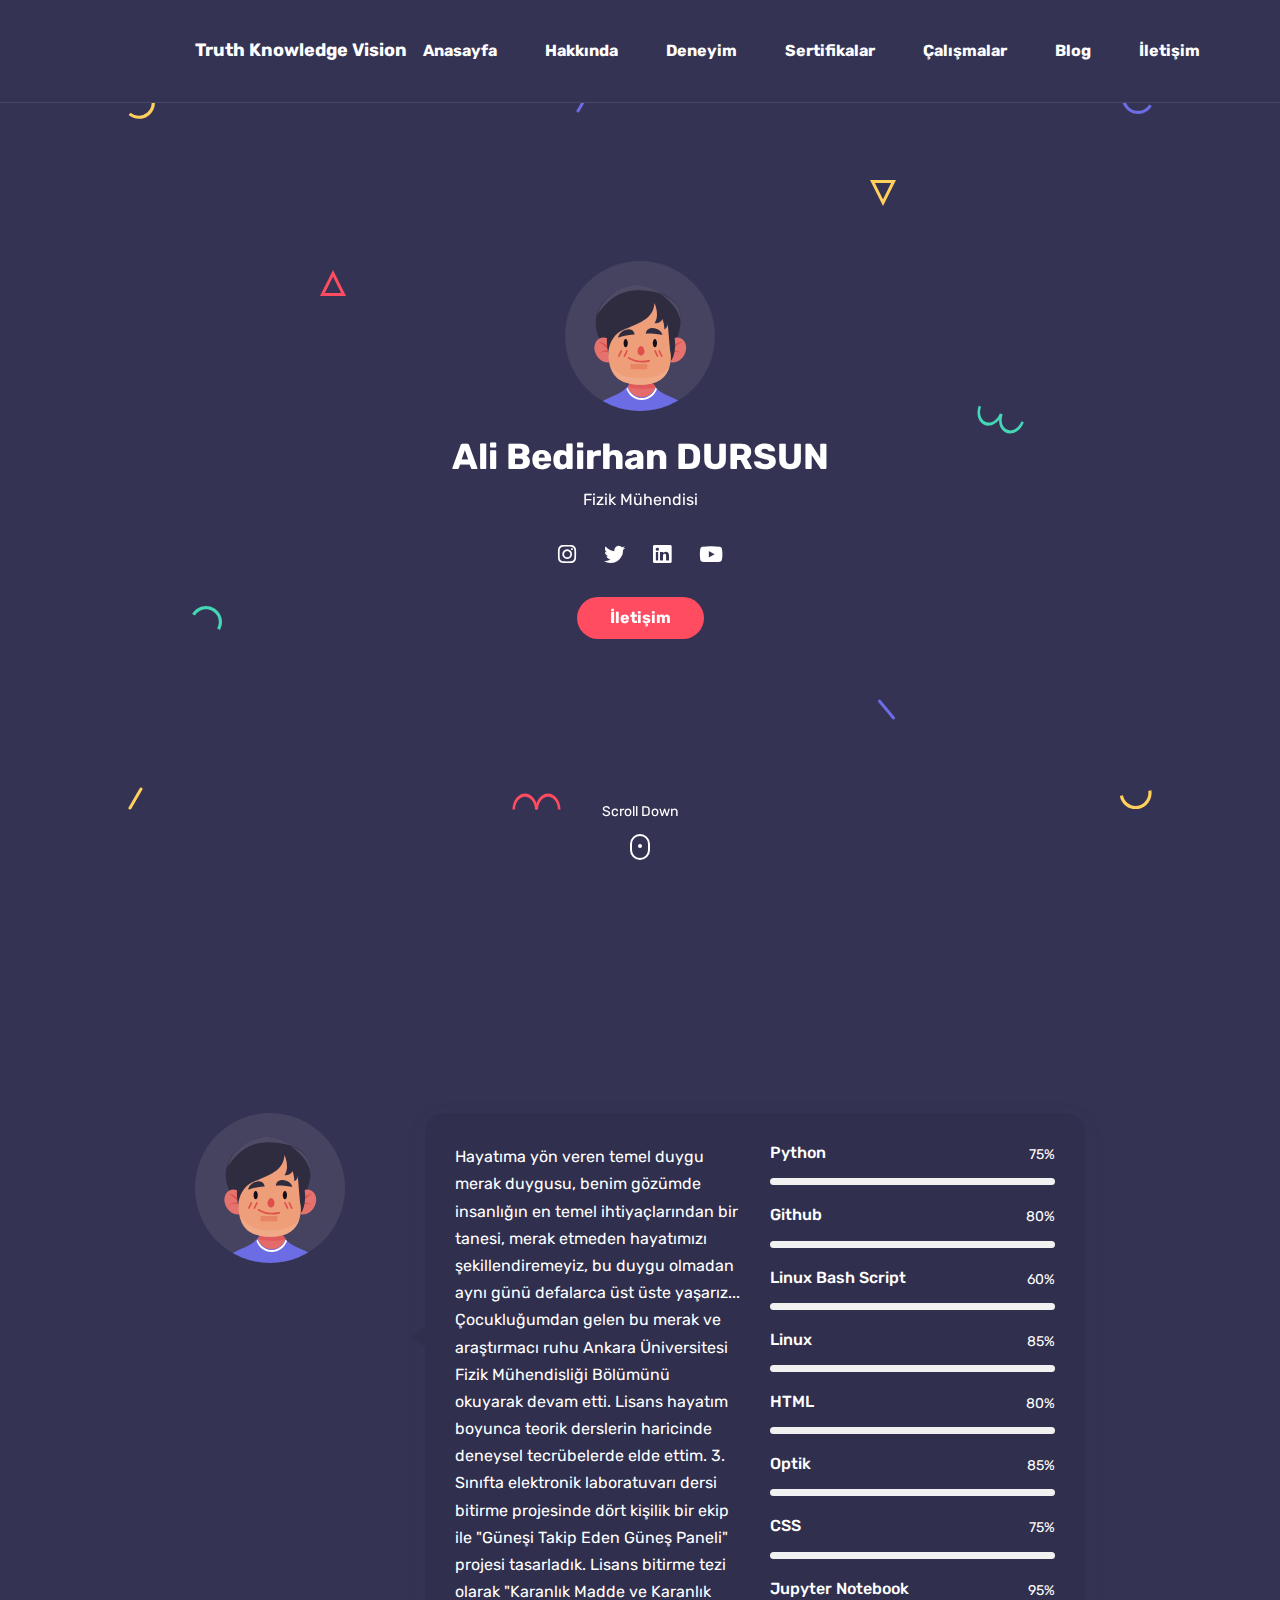
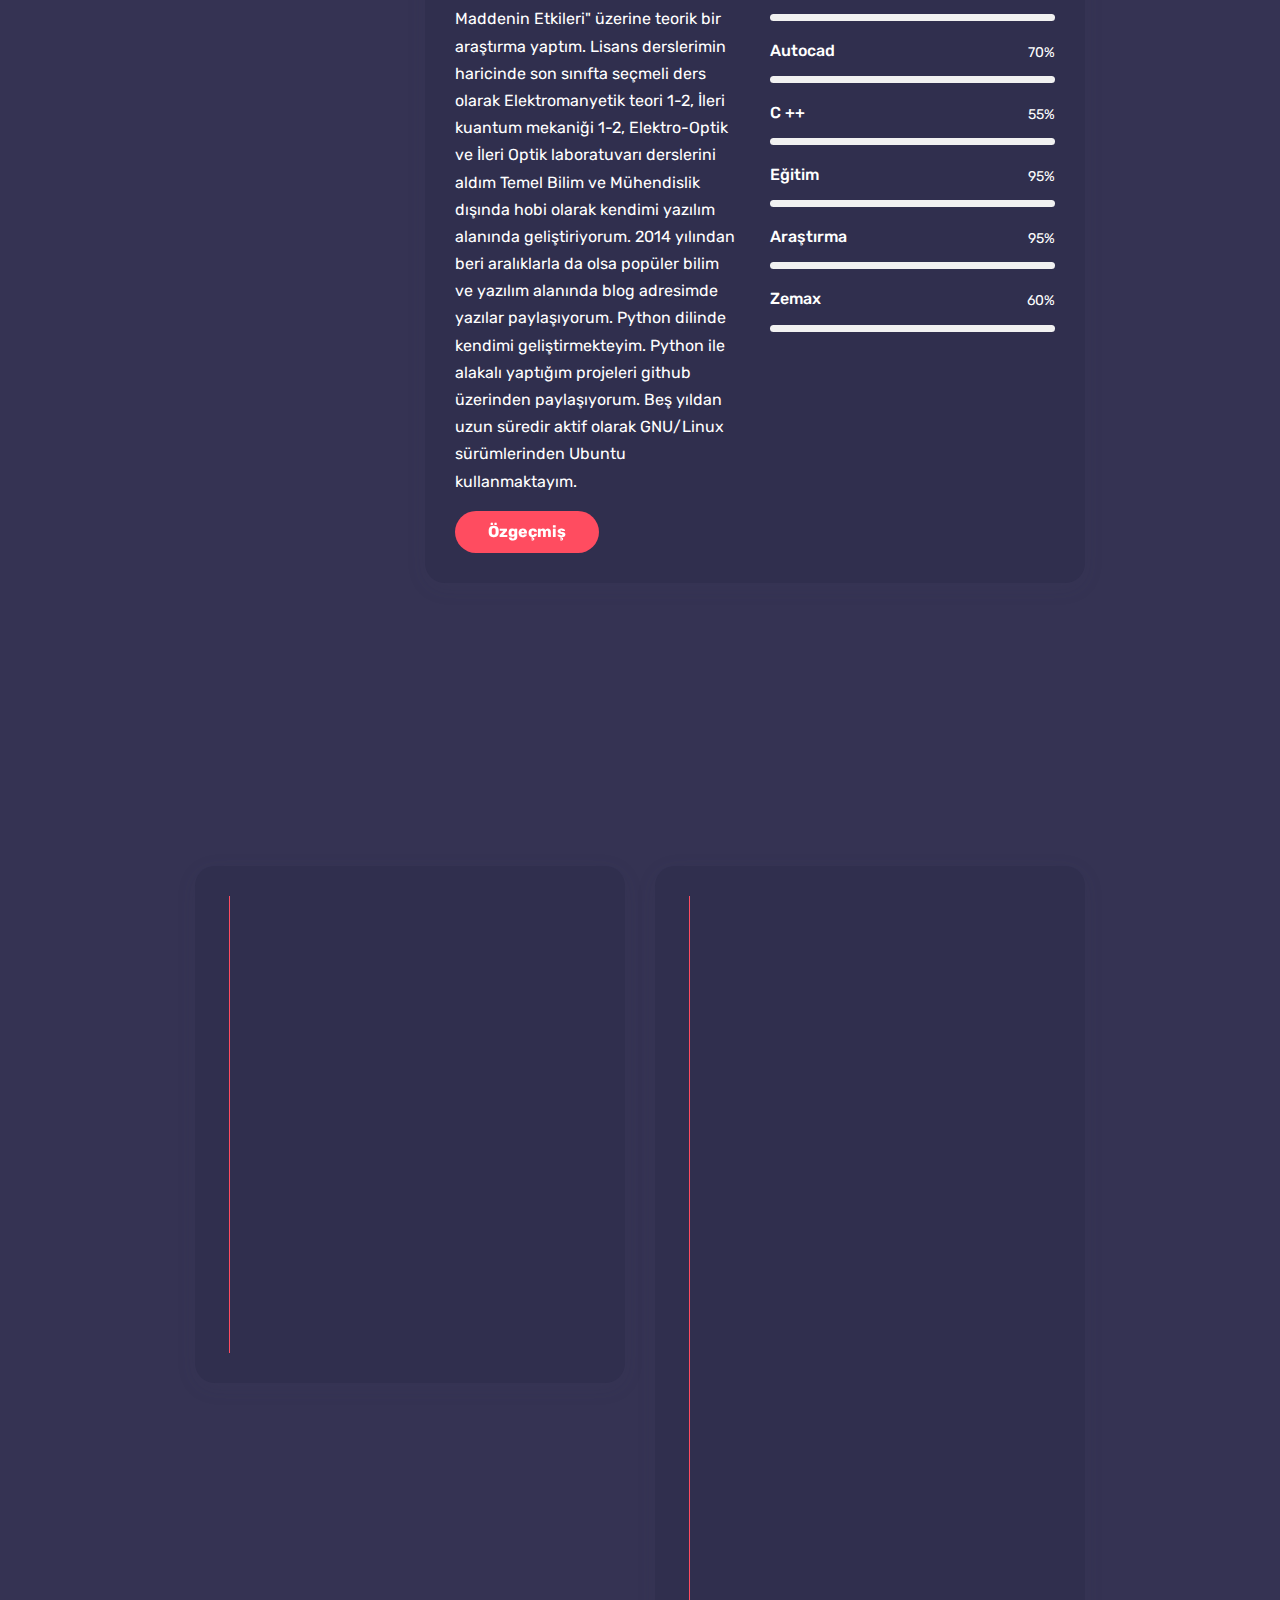
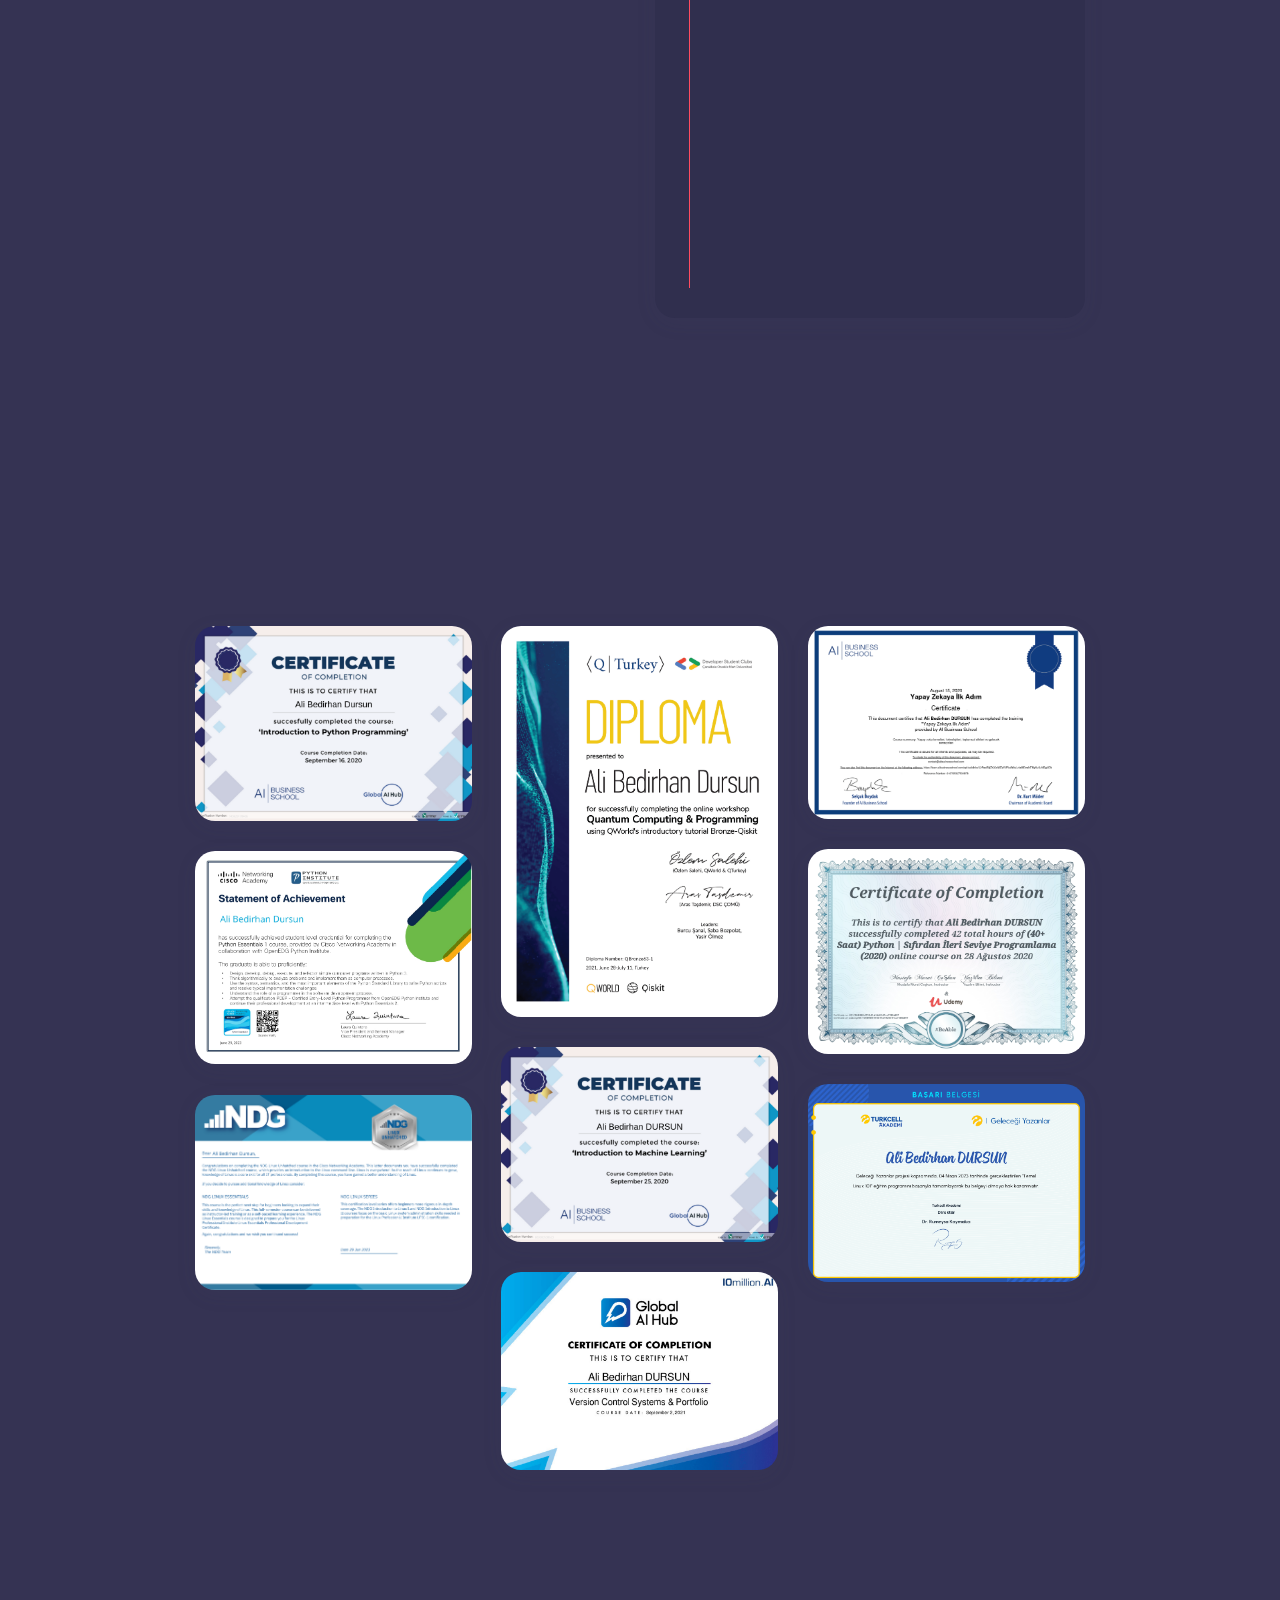
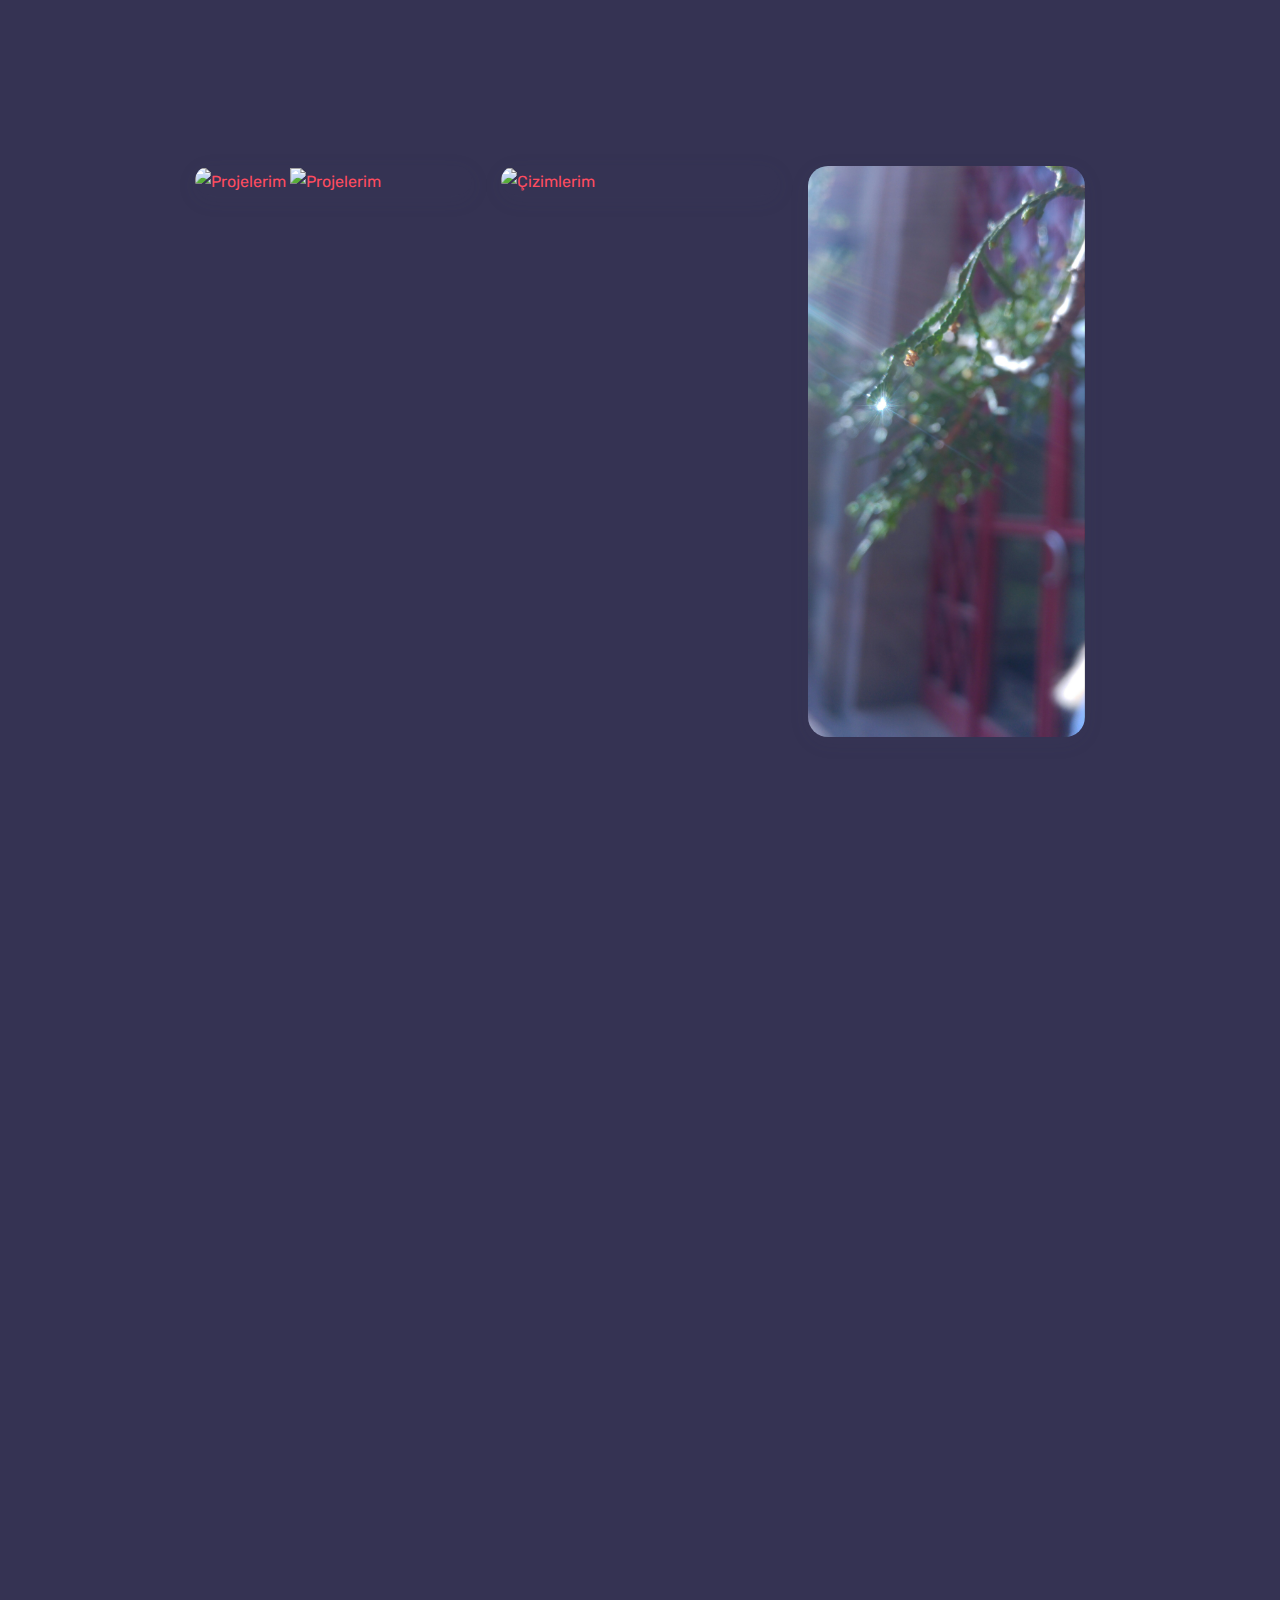
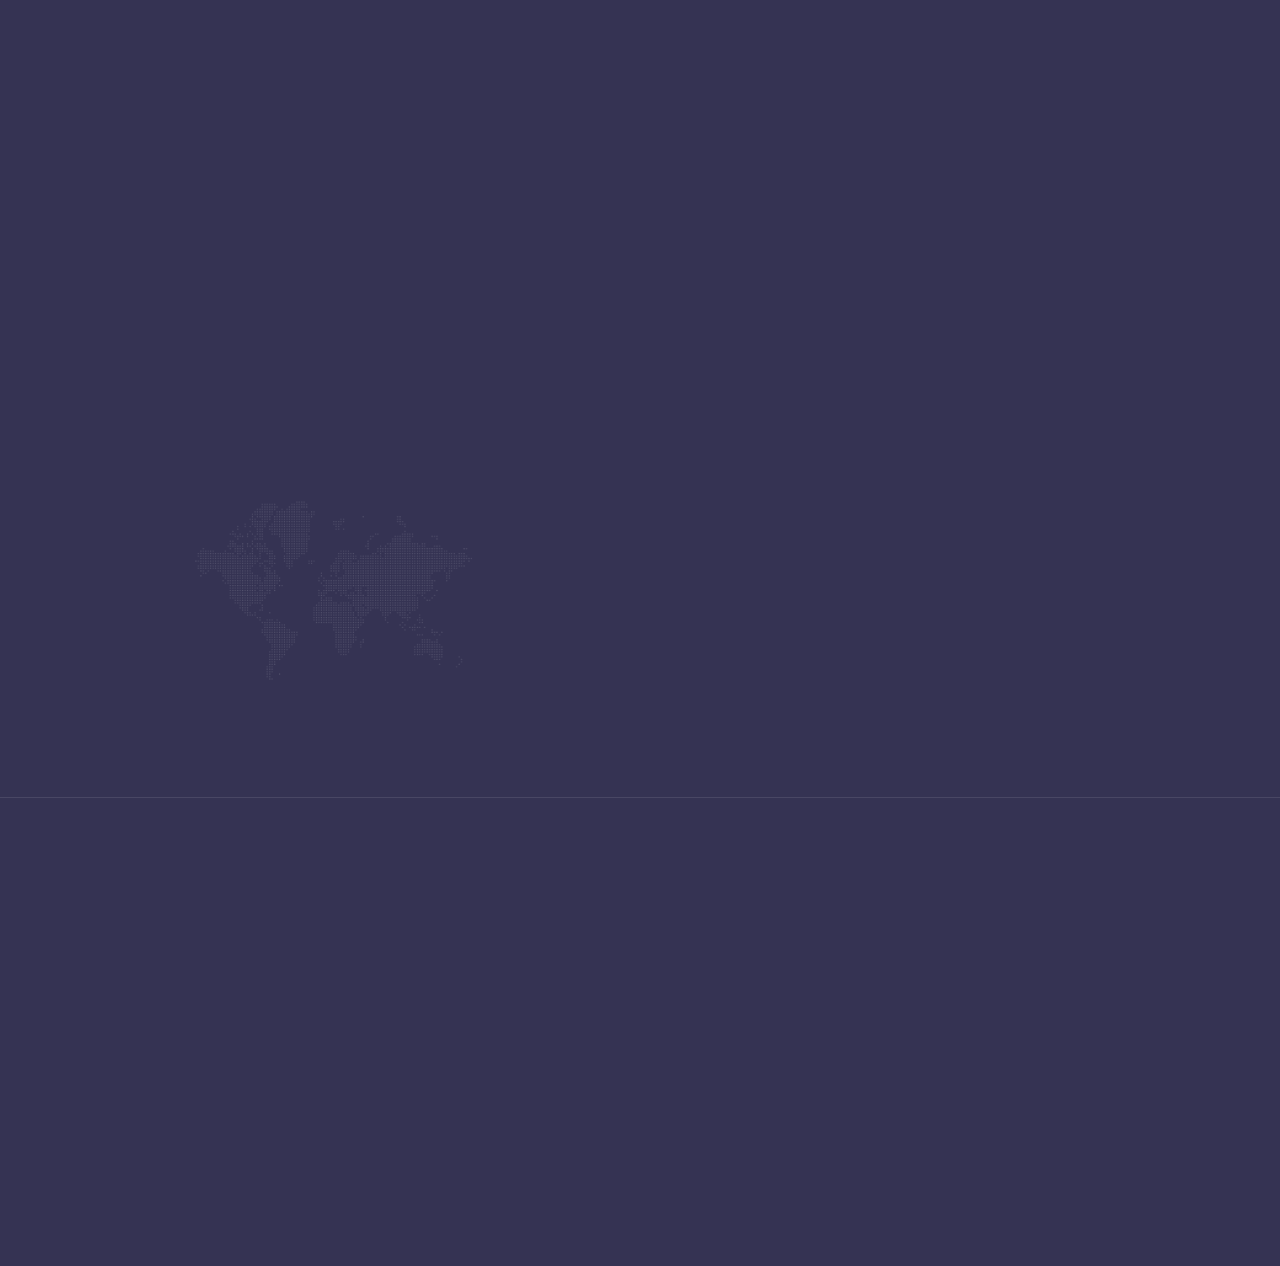
==== commit 70ba1736: "çalışma eklendi" ====
--- a/index.html
+++ b/index.html
@@ -518,7 +518,7 @@
 						<!-- timeline item -->
 						<div class="timeline-container wow fadeInUp">
 							<div class="content">
-								<span class="title"><h3>ÇALIŞMA</h3></span>
+								<!--<span class="title"><h3>ÇALIŞMA</h3></span> -->
 								<span class="time">2020-2021 </span>
 								<h3>Milli Savunma  Üniversitesi Hava Teknik Okulları</h3>
 								<h4 class="title">Mühendis Asteğmen</h4>
